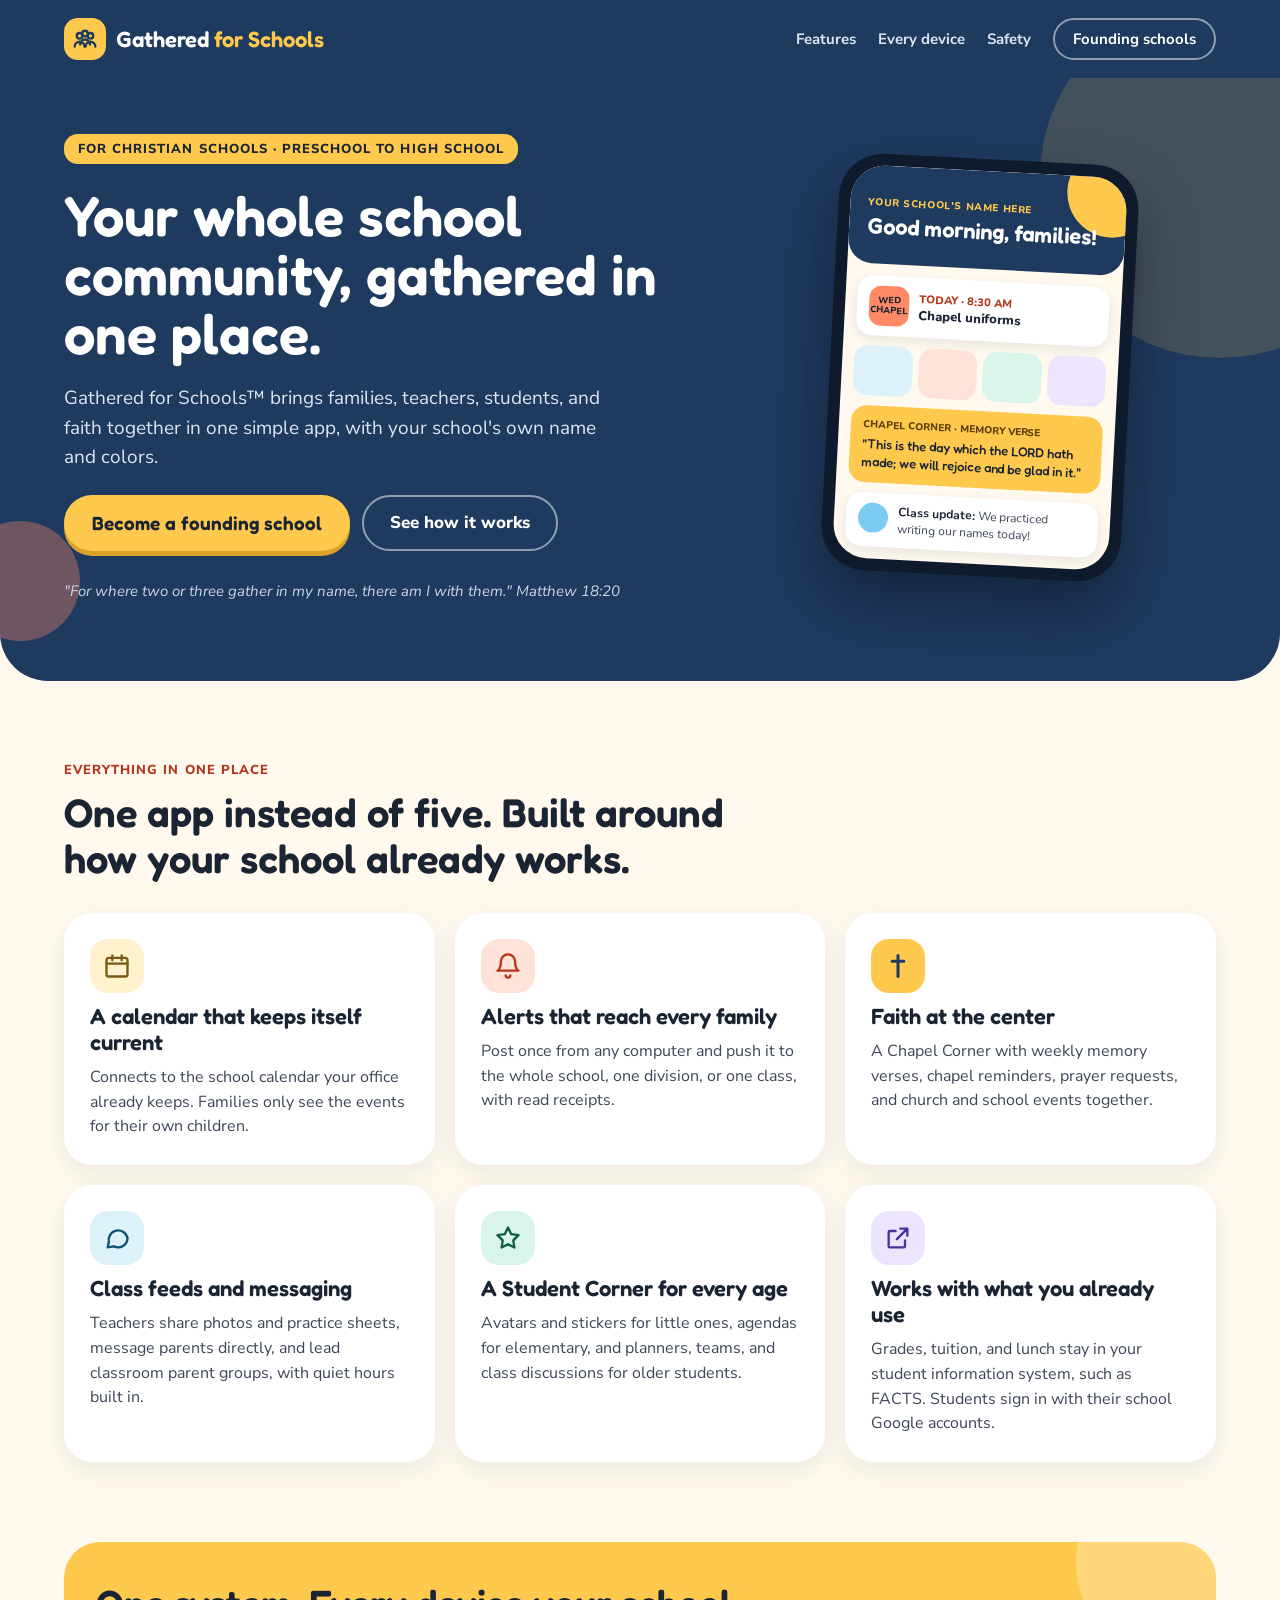
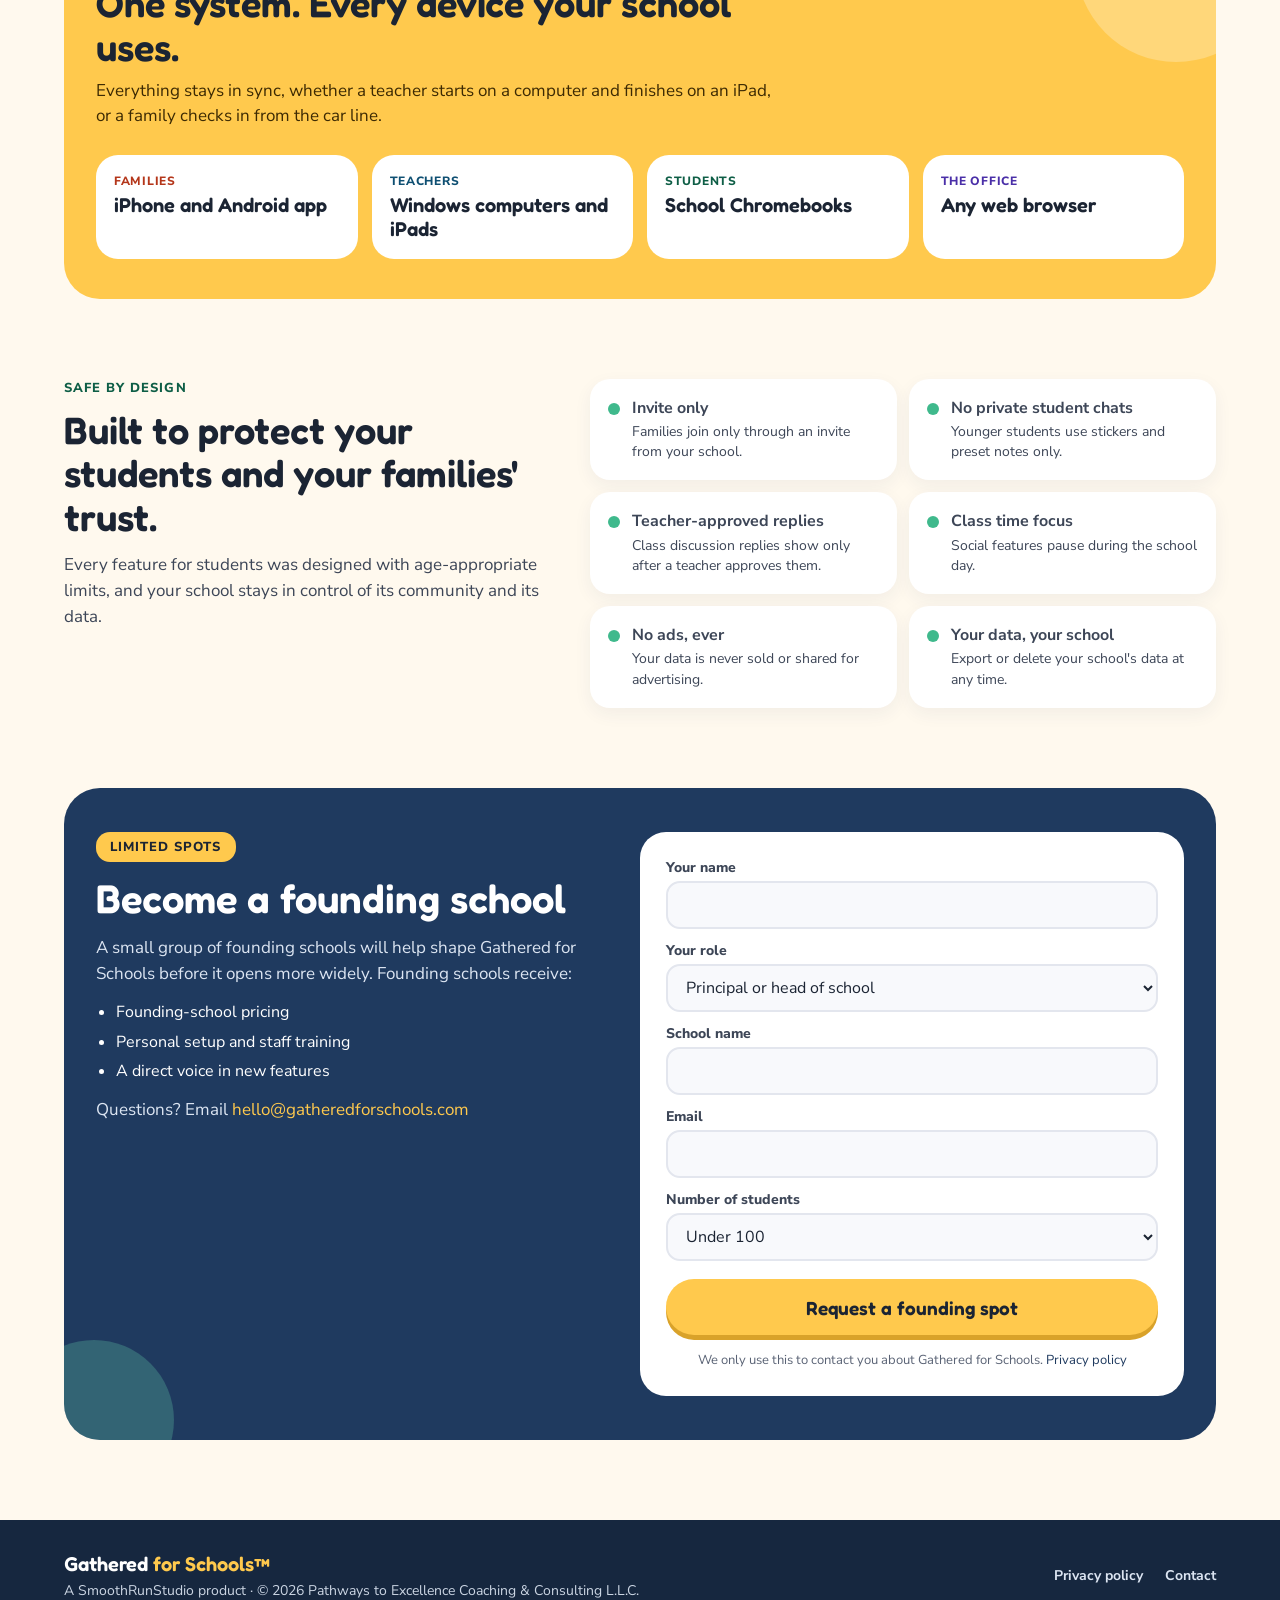
==== index.html @ 71550668 "Connect founding-school form to Formspree" ====
<!doctype html>
<html lang="en">
<head>
<meta charset="utf-8">
<meta name="viewport" content="width=device-width, initial-scale=1">
<title>Gathered for Schools™ | School communication for Christian schools</title>
<meta name="description" content="Gathered for Schools brings families, teachers, students, and faith together in one simple app, with your school's own name and colors. Become a founding school.">
<link rel="canonical" href="https://gatheredforschools.com/">
<meta property="og:title" content="Gathered for Schools™">
<meta property="og:description" content="Your whole school community, gathered in one place. One simple app for Christian schools, preschool to high school.">
<meta property="og:url" content="https://gatheredforschools.com/">
<meta property="og:type" content="website">
<meta name="theme-color" content="#1F3A5F">
<link rel="icon" href="favicon.svg" type="image/svg+xml">
<link rel="preconnect" href="https://fonts.googleapis.com">
<link rel="preconnect" href="https://fonts.gstatic.com" crossorigin>
<link href="https://fonts.googleapis.com/css2?family=Fredoka:wght@500;600;700&family=Nunito+Sans:wght@400;600;700;800&display=swap" rel="stylesheet">
<link rel="stylesheet" href="styles.css">
</head>
<body>

<header class="site-header">
  <div class="wrap">
    <a href="#top" class="brand" aria-label="Gathered for Schools home">
      <span class="brand-mark">
        <svg width="26" height="26" viewBox="0 0 24 24" fill="none" stroke="#1F3A5F" stroke-width="2.2" stroke-linecap="round" stroke-linejoin="round" aria-hidden="true"><circle cx="7" cy="9" r="2.6"/><circle cx="17" cy="9" r="2.6"/><circle cx="12" cy="7" r="2.6"/><path d="M2.5 19a4.5 4.5 0 0 1 9 0M12.5 19a4.5 4.5 0 0 1 9 0M7.5 17a4.5 4.5 0 0 1 9 0"/></svg>
      </span>
      <span class="brand-name">Gathered <span>for Schools</span></span>
    </a>
    <nav class="main-nav" aria-label="Main">
      <a href="#features">Features</a>
      <a href="#devices">Every device</a>
      <a href="#safety">Safety</a>
      <a href="#founding" class="btn-outline-sm">Founding schools</a>
    </nav>
  </div>
</header>

<main>
<section id="top" class="hero">
  <div class="blob" aria-hidden="true" style="width:360px;height:360px;background:#FFC94D;opacity:.16;right:-120px;top:-80px"></div>
  <div class="blob" aria-hidden="true" style="width:120px;height:120px;background:#FF8A65;opacity:.35;left:-40px;bottom:40px"></div>
  <div class="wrap">
    <div class="hero-copy">
      <span class="pill">FOR CHRISTIAN SCHOOLS · PRESCHOOL TO HIGH SCHOOL</span>
      <h1>Your whole school community, gathered in one place.</h1>
      <p class="hero-lede">Gathered for Schools™ brings families, teachers, students, and faith together in one simple app, with your school's own name and colors.</p>
      <div class="hero-ctas">
        <a href="#founding" class="btn-gold">Become a founding school</a>
        <a href="#features" class="btn-ghost">See how it works</a>
      </div>
      <p class="verse">"For where two or three gather in my name, there am I with them." Matthew 18:20</p>
    </div>

    <div class="hero-phone-col" aria-hidden="true">
      <div class="phone">
        <div class="phone-screen">
          <div class="phone-top">
            <div class="blob" style="width:90px;height:90px;background:#FFC94D;right:-30px;top:-30px"></div>
            <small>YOUR SCHOOL'S NAME HERE</small>
            <strong>Good morning, families!</strong>
          </div>
          <div class="phone-body">
            <div class="p-card">
              <span class="p-date">WED<br>CHAPEL</span>
              <span style="display:flex;flex-direction:column">
                <span style="font-size:11px;font-weight:800;color:#B4361A">TODAY · 8:30 AM</span>
                <span style="font-size:13px;font-weight:800">Chapel uniforms</span>
              </span>
            </div>
            <div class="p-tiles">
              <span style="background:#DDF1FB"></span><span style="background:#FFE3D9"></span><span style="background:#D9F5EA"></span><span style="background:#ECE5FD"></span>
            </div>
            <div class="p-verse">
              <span style="font-size:10px;font-weight:800;color:#5C3F05">CHAPEL CORNER · MEMORY VERSE</span>
              <span style="font-family:'Fredoka',sans-serif;font-size:13px;font-weight:500;line-height:1.35">"This is the day which the LORD hath made; we will rejoice and be glad in it."</span>
            </div>
            <div class="p-card" style="align-items:flex-start">
              <span style="width:30px;height:30px;border-radius:15px;background:#7CCBF2;flex-shrink:0"></span>
              <span style="font-size:12px;line-height:1.4;color:#3D4657"><b style="color:#1B2433">Class update:</b> We practiced writing our names today!</span>
            </div>
          </div>
        </div>
      </div>
    </div>
  </div>
</section>

<section id="features" class="wrap features">
  <div class="section-head">
    <span class="eyebrow" style="color:#B4361A">EVERYTHING IN ONE PLACE</span>
    <h2>One app instead of five. Built around how your school already works.</h2>
  </div>
  <div class="grid-3">
    <article class="feature">
      <span class="icon" style="background:#FFF2CC;color:#7A5A12"><svg width="28" height="28" viewBox="0 0 24 24" fill="none" stroke="currentColor" stroke-width="2" stroke-linecap="round" stroke-linejoin="round" aria-hidden="true"><rect x="3" y="5" width="18" height="16" rx="2"/><path d="M3 10h18M8 3v4M16 3v4"/></svg></span>
      <h3>A calendar that keeps itself current</h3>
      <p>Connects to the school calendar your office already keeps. Families only see the events for their own children.</p>
    </article>
    <article class="feature">
      <span class="icon" style="background:#FFE3D9;color:#B4361A"><svg width="28" height="28" viewBox="0 0 24 24" fill="none" stroke="currentColor" stroke-width="2" stroke-linecap="round" stroke-linejoin="round" aria-hidden="true"><path d="M6 8a6 6 0 0 1 12 0c0 7 3 8 3 8H3s3-1 3-8"/><path d="M10 20a2 2 0 0 0 4 0"/></svg></span>
      <h3>Alerts that reach every family</h3>
      <p>Post once from any computer and push it to the whole school, one division, or one class, with read receipts.</p>
    </article>
    <article class="feature">
      <span class="icon" style="background:#FFC94D;color:#1F3A5F"><svg width="28" height="28" viewBox="0 0 24 24" fill="none" stroke="currentColor" stroke-width="2.6" stroke-linecap="round" aria-hidden="true"><path d="M12 3v18M7 8h10"/></svg></span>
      <h3>Faith at the center</h3>
      <p>A Chapel Corner with weekly memory verses, chapel reminders, prayer requests, and church and school events together.</p>
    </article>
    <article class="feature">
      <span class="icon" style="background:#DDF1FB;color:#0E4F72"><svg width="28" height="28" viewBox="0 0 24 24" fill="none" stroke="currentColor" stroke-width="2" stroke-linecap="round" stroke-linejoin="round" aria-hidden="true"><path d="M21 12a8 8 0 0 1-11.6 7.1L4 20l1-4.6A8 8 0 1 1 21 12z"/></svg></span>
      <h3>Class feeds and messaging</h3>
      <p>Teachers share photos and practice sheets, message parents directly, and lead classroom parent groups, with quiet hours built in.</p>
    </article>
    <article class="feature">
      <span class="icon" style="background:#D9F5EA;color:#0E5E46"><svg width="28" height="28" viewBox="0 0 24 24" fill="none" stroke="currentColor" stroke-width="2" stroke-linejoin="round" aria-hidden="true"><path d="m12 3 2.8 5.7 6.2.9-4.5 4.4 1 6.2L12 17.3 6.5 20.2l1-6.2L3 9.6l6.2-.9z"/></svg></span>
      <h3>A Student Corner for every age</h3>
      <p>Avatars and stickers for little ones, agendas for elementary, and planners, teams, and class discussions for older students.</p>
    </article>
    <article class="feature">
      <span class="icon" style="background:#ECE5FD;color:#4A2FA8"><svg width="28" height="28" viewBox="0 0 24 24" fill="none" stroke="currentColor" stroke-width="2" stroke-linecap="round" stroke-linejoin="round" aria-hidden="true"><path d="M14 4h6v6M20 4l-9 9M18 14v5a1 1 0 0 1-1 1H5a1 1 0 0 1-1-1V7a1 1 0 0 1 1-1h5"/></svg></span>
      <h3>Works with what you already use</h3>
      <p>Grades, tuition, and lunch stay in your student information system, such as FACTS. Students sign in with their school Google accounts.</p>
    </article>
  </div>
</section>

<section id="devices" class="wrap devices-outer">
  <div class="devices">
    <div class="blob" aria-hidden="true" style="width:200px;height:200px;background:#fff;opacity:.25;right:-60px;top:-80px"></div>
    <div style="position:relative;display:flex;flex-direction:column;gap:8px;max-width:680px">
      <h2>One system. Every device your school uses.</h2>
      <p>Everything stays in sync, whether a teacher starts on a computer and finishes on an iPad, or a family checks in from the car line.</p>
    </div>
    <div class="grid-4">
      <div class="device"><span class="eyebrow" style="color:#B4361A">FAMILIES</span><strong>iPhone and Android app</strong></div>
      <div class="device"><span class="eyebrow" style="color:#0E4F72">TEACHERS</span><strong>Windows computers and iPads</strong></div>
      <div class="device"><span class="eyebrow" style="color:#0E5E46">STUDENTS</span><strong>School Chromebooks</strong></div>
      <div class="device"><span class="eyebrow" style="color:#4A2FA8">THE OFFICE</span><strong>Any web browser</strong></div>
    </div>
  </div>
</section>

<section id="safety" class="wrap safety">
  <div class="safety-copy">
    <span class="eyebrow" style="color:#0E5E46">SAFE BY DESIGN</span>
    <h2>Built to protect your students and your families' trust.</h2>
    <p>Every feature for students was designed with age-appropriate limits, and your school stays in control of its community and its data.</p>
  </div>
  <div class="safety-grid">
    <div class="safe-item"><span class="dot"></span><span><b>Invite only</b>Families join only through an invite from your school.</span></div>
    <div class="safe-item"><span class="dot"></span><span><b>No private student chats</b>Younger students use stickers and preset notes only.</span></div>
    <div class="safe-item"><span class="dot"></span><span><b>Teacher-approved replies</b>Class discussion replies show only after a teacher approves them.</span></div>
    <div class="safe-item"><span class="dot"></span><span><b>Class time focus</b>Social features pause during the school day.</span></div>
    <div class="safe-item"><span class="dot"></span><span><b>No ads, ever</b>Your data is never sold or shared for advertising.</span></div>
    <div class="safe-item"><span class="dot"></span><span><b>Your data, your school</b>Export or delete your school's data at any time.</span></div>
  </div>
</section>

<section id="founding" class="wrap founding-outer">
  <div class="founding">
    <div class="blob" aria-hidden="true" style="width:160px;height:160px;background:#6FDDB4;opacity:.25;left:-50px;bottom:-60px"></div>
    <div class="founding-copy">
      <span class="pill">LIMITED SPOTS</span>
      <h2>Become a founding school</h2>
      <p>A small group of founding schools will help shape Gathered for Schools before it opens more widely. Founding schools receive:</p>
      <ul>
        <li>Founding-school pricing</li>
        <li>Personal setup and staff training</li>
        <li>A direct voice in new features</li>
      </ul>
      <p>Questions? Email <a href="mailto:hello@gatheredforschools.com" style="color:#FFC94D">hello@gatheredforschools.com</a></p>
    </div>

    <div class="form-card">
      <!-- Form submissions are delivered by Formspree (free plan). -->
      <form id="founding-form" action="https://formspree.io/f/xnpdjynj" method="POST" novalidate>
        <input type="hidden" name="_subject" value="New founding school request">
        <div class="hp" aria-hidden="true"><label>Leave this empty <input type="text" name="_gotcha" tabindex="-1" autocomplete="off"></label></div>
        <label>Your name
          <input type="text" name="name" autocomplete="name" required>
        </label>
        <label>Your role
          <select name="role">
            <option>Principal or head of school</option>
            <option>Administrator</option>
            <option>Office staff</option>
            <option>Teacher</option>
            <option>Other</option>
          </select>
        </label>
        <label>School name
          <input type="text" name="school" autocomplete="organization" required>
        </label>
        <label>Email
          <input type="email" name="email" autocomplete="email" required>
        </label>
        <label>Number of students
          <select name="students">
            <option>Under 100</option>
            <option>100 to 199</option>
            <option>200 to 349</option>
            <option>350 to 499</option>
            <option>500 or more</option>
          </select>
        </label>
        <p class="form-error" id="form-error" role="alert" hidden></p>
        <button type="submit" class="btn-gold" id="form-submit">Request a founding spot</button>
        <p class="form-note">We only use this to contact you about Gathered for Schools. <a href="privacy.html">Privacy policy</a></p>
      </form>

      <div class="thanks" id="thanks" role="status" hidden>
        <span class="thanks-icon"><svg width="36" height="36" viewBox="0 0 24 24" fill="none" stroke="currentColor" stroke-width="2.6" stroke-linecap="round" stroke-linejoin="round" aria-hidden="true"><path d="m5 12 5 5L20 7"/></svg></span>
        <strong>Thank you!</strong>
        <span>We received your request and will reach out personally to schedule a walkthrough.</span>
      </div>
    </div>
  </div>
</section>
</main>

<footer class="site-footer">
  <div class="wrap">
    <div>
      <span class="brand-name">Gathered <span>for Schools™</span></span>
      <small>A SmoothRunStudio product · © 2026 Pathways to Excellence Coaching &amp; Consulting L.L.C.</small>
    </div>
    <nav class="footer-nav" aria-label="Footer">
      <a href="privacy.html">Privacy policy</a>
      <a href="mailto:hello@gatheredforschools.com">Contact</a>
    </nav>
  </div>
</footer>

<script>
(function () {
  var form = document.getElementById('founding-form');
  var thanks = document.getElementById('thanks');
  var err = document.getElementById('form-error');
  var btn = document.getElementById('form-submit');

  function showError(msg) { err.textContent = msg; err.hidden = false; }

  form.addEventListener('submit', function (e) {
    e.preventDefault();
    err.hidden = true;

    var name = form.elements.name.value.trim();
    var school = form.elements.school.value.trim();
    var email = form.elements.email.value.trim();
    if (!name || !school || !email) { showError('Please fill in your name, school, and email.'); return; }
    if (!/^[^\s@]+@[^\s@]+\.[^\s@]+$/.test(email)) { showError('Please check your email address.'); return; }

    btn.disabled = true;
    btn.textContent = 'Sending...';

    fetch(form.action, {
      method: 'POST',
      body: new FormData(form),
      headers: { 'Accept': 'application/json' }
    }).then(function (res) {
      if (!res.ok) throw new Error('bad response');
      form.hidden = true;
      thanks.hidden = false;
    }).catch(function () {
      showError('Something went wrong sending your request. Please try again in a moment.');
      btn.disabled = false;
      btn.textContent = 'Request a founding spot';
    });
  });
})();
</script>
</body>
</html>
---- styles.css ----
:root{
  --navy:#1F3A5F;--navy-dark:#16273F;--ink:#1B2433;--body:#3D4657;
  --gold:#FFC94D;--gold-shadow:#D9A22A;--coral:#FF8A65;--cream:#FFF9EE;
  --pale:#DCE5F2;--muted:#CBD5E3;--red:#B4361A;
}
*{box-sizing:border-box}
html{scroll-behavior:smooth}
body{margin:0;background:var(--cream);color:var(--ink);font-family:'Nunito Sans',system-ui,sans-serif;overflow-x:hidden}
a{color:var(--navy);text-decoration:none}
a:hover{color:#16304F}
a:focus-visible,button:focus-visible,input:focus-visible,select:focus-visible{outline:3px solid var(--gold);outline-offset:3px}
h1,h2,h3,.display{font-family:'Fredoka',system-ui,sans-serif;font-weight:600}
.wrap{max-width:1200px;margin:0 auto;padding-left:24px;padding-right:24px}
.eyebrow{font-size:13px;font-weight:800;letter-spacing:.08em}
.pill{align-self:flex-start;font-size:13px;font-weight:800;letter-spacing:.08em;color:var(--ink);background:var(--gold);padding:6px 14px;border-radius:14px}
.blob{position:absolute;border-radius:50%;pointer-events:none}

/* Header */
.site-header{background:var(--navy);color:#fff}
.site-header .wrap{padding-top:18px;padding-bottom:18px;display:flex;flex-wrap:wrap;align-items:center;justify-content:space-between;gap:16px}
.brand{display:flex;align-items:center;gap:10px;color:#fff}
.brand:hover{color:#fff}
.brand-mark{width:42px;height:42px;border-radius:14px;background:var(--gold);display:flex;align-items:center;justify-content:center;flex-shrink:0}
.brand-name{font-family:'Fredoka',sans-serif;font-size:22px;font-weight:600}
.brand-name span,.gold{color:var(--gold)}
.main-nav{display:flex;flex-wrap:wrap;align-items:center;gap:6px 22px;font-size:15px;font-weight:700}
.main-nav a{color:var(--pale)}
.main-nav a:hover{color:#fff}
.btn-outline-sm{min-height:42px;padding:0 18px;border-radius:21px;border:2px solid rgba(255,255,255,.5);color:#fff!important;display:flex;align-items:center}

/* Hero */
.hero{position:relative;overflow:hidden;background:var(--navy);color:#fff;border-radius:0 0 48px 48px}
.hero .wrap{position:relative;padding-top:56px;padding-bottom:80px;display:flex;flex-wrap:wrap;align-items:center;gap:48px}
.hero-copy{flex:1 1 480px;min-width:0;display:flex;flex-direction:column;gap:22px}
.hero h1{margin:0;font-size:clamp(38px,6vw,56px);line-height:1.05}
.hero-lede{margin:0;font-size:19px;line-height:1.55;color:var(--pale);max-width:560px}
.hero-ctas{display:flex;flex-wrap:wrap;gap:12px}
.btn-gold{min-height:56px;padding:0 28px;border-radius:28px;background:var(--gold);color:var(--ink);font-family:'Fredoka',sans-serif;font-size:19px;font-weight:600;display:inline-flex;align-items:center;justify-content:center;box-shadow:0 5px 0 var(--gold-shadow);border:none;cursor:pointer;transition:transform .1s,box-shadow .1s}
.btn-gold:hover{color:var(--ink);transform:translateY(-1px)}
.btn-gold:active{transform:translateY(3px);box-shadow:0 2px 0 var(--gold-shadow)}
.btn-ghost{min-height:56px;padding:0 26px;border-radius:28px;border:2px solid rgba(255,255,255,.5);color:#fff;font-size:17px;font-weight:800;display:inline-flex;align-items:center}
.btn-ghost:hover{color:#fff;border-color:#fff}
.verse{margin:8px 0 0;font-size:15px;font-style:italic;color:var(--muted)}
.hero-phone-col{flex:1 1 320px;display:flex;justify-content:center}

/* Phone mock */
.phone{width:300px;max-width:100%;border-radius:44px;background:#0F1B2D;padding:12px;box-shadow:0 30px 60px rgba(0,0,0,.35);transform:rotate(3deg)}
.phone-screen{border-radius:34px;overflow:hidden;background:var(--cream);color:var(--ink)}
.phone-top{position:relative;overflow:hidden;background:var(--navy);color:#fff;padding:30px 18px 26px;border-radius:0 0 24px 24px}
.phone-top small{position:relative;display:block;font-size:10px;font-weight:800;letter-spacing:.06em;color:var(--gold)}
.phone-top strong{position:relative;display:block;font-family:'Fredoka',sans-serif;font-size:22px;font-weight:600;line-height:1.1;margin-top:4px}
.phone-body{padding:12px;display:flex;flex-direction:column;gap:10px}
.p-card{background:#fff;border-radius:16px;padding:10px 12px;display:flex;gap:10px;align-items:center;box-shadow:0 4px 12px rgba(31,58,95,.10)}
.p-date{width:40px;height:40px;border-radius:12px;background:var(--coral);display:flex;flex-direction:column;align-items:center;justify-content:center;font-size:9px;font-weight:800;line-height:1.1;text-align:center}
.p-tiles{display:grid;grid-template-columns:repeat(4,minmax(0,1fr));gap:6px}
.p-tiles span{height:50px;border-radius:14px}
.p-verse{background:var(--gold);border-radius:16px;padding:12px;display:flex;flex-direction:column;gap:4px}

/* Sections */
.section-head{display:flex;flex-direction:column;gap:10px;max-width:720px}
.section-head h2,.devices h2,.safety h2,.founding h2{margin:0;line-height:1.15}
.features{padding-top:80px;padding-bottom:40px;display:flex;flex-direction:column;gap:32px}
.features h2{font-size:clamp(30px,4vw,40px)}
.grid-3{display:grid;grid-template-columns:repeat(auto-fit,minmax(280px,1fr));gap:20px}
.feature{background:#fff;border-radius:28px;padding:26px;display:flex;flex-direction:column;gap:10px;box-shadow:0 8px 24px rgba(31,58,95,.08)}
.feature h3{margin:0;font-size:22px}
.feature p{margin:0;font-size:16px;line-height:1.55;color:var(--body)}
.icon{width:54px;height:54px;border-radius:18px;display:flex;align-items:center;justify-content:center}

.devices-outer{padding-top:40px;padding-bottom:40px}
.devices{position:relative;overflow:hidden;background:var(--gold);border-radius:36px;padding:40px 32px;display:flex;flex-direction:column;gap:26px}
.devices h2{font-size:clamp(28px,3.6vw,38px)}
.devices p{margin:0;font-size:17px;line-height:1.5;color:#3D2A03}
.grid-4{position:relative;display:grid;grid-template-columns:repeat(auto-fit,minmax(220px,1fr));gap:14px}
.device{background:#fff;border-radius:22px;padding:18px;display:flex;flex-direction:column;gap:4px}
.device .eyebrow{font-size:12px;letter-spacing:.06em}
.device strong{font-family:'Fredoka',sans-serif;font-size:20px;font-weight:600}

.safety{padding-top:40px;padding-bottom:40px;display:flex;flex-wrap:wrap;gap:40px;align-items:flex-start}
.safety-copy{flex:1 1 340px;display:flex;flex-direction:column;gap:12px}
.safety h2{font-size:clamp(28px,3.6vw,38px)}
.safety-copy p{margin:0;font-size:17px;line-height:1.55;color:var(--body)}
.safety-grid{flex:1 1 480px;display:grid;grid-template-columns:repeat(auto-fit,minmax(220px,1fr));gap:12px}
.safe-item{background:#fff;border-radius:20px;padding:18px;display:flex;gap:12px;align-items:flex-start;box-shadow:0 6px 18px rgba(31,58,95,.06)}
.dot{width:12px;height:12px;border-radius:6px;background:#3FB98C;margin-top:6px;flex-shrink:0}
.safe-item b{display:block;font-size:16px;margin-bottom:2px}
.safe-item span{font-size:14px;line-height:1.45;color:var(--body)}

.founding-outer{padding-top:40px;padding-bottom:80px}
.founding{position:relative;overflow:hidden;background:var(--navy);color:#fff;border-radius:36px;padding:44px 32px;display:flex;flex-wrap:wrap;gap:40px}
.founding-copy{position:relative;flex:1 1 340px;display:flex;flex-direction:column;gap:14px}
.founding h2{font-size:clamp(30px,4vw,40px);line-height:1.12}
.founding-copy p{margin:0;font-size:17px;line-height:1.55;color:var(--pale)}
.founding-copy ul{margin:0;padding-left:20px;display:flex;flex-direction:column;gap:6px;font-size:16px;line-height:1.45}
.form-card{position:relative;flex:1 1 380px;background:#fff;color:var(--ink);border-radius:26px;padding:26px}
.form-card form{display:flex;flex-direction:column;gap:12px}
.form-card label{display:flex;flex-direction:column;gap:4px;font-size:14px;font-weight:800;color:var(--body)}
.form-card input,.form-card select{min-height:48px;padding:0 14px;border:2px solid #E3E6EE;border-radius:14px;background:#F8F9FC;font-family:inherit;font-size:16px;color:var(--ink);width:100%}
.form-card input:focus,.form-card select:focus{border-color:var(--navy);background:#fff}
.form-card .btn-gold{margin-top:6px;width:100%}
.form-note{margin:4px 0 0;font-size:13px;line-height:1.45;color:#5A6375;text-align:center}
.form-error{margin:0;font-size:14px;font-weight:700;color:var(--red)}
.hp{position:absolute;left:-9999px;width:1px;height:1px;overflow:hidden}
.thanks{min-height:360px;display:flex;flex-direction:column;align-items:center;justify-content:center;gap:14px;text-align:center}
.thanks[hidden]{display:none}
.thanks-icon{width:72px;height:72px;border-radius:36px;background:#D9F5EA;color:#0E5E46;display:flex;align-items:center;justify-content:center}
.thanks strong{font-family:'Fredoka',sans-serif;font-size:26px;font-weight:600}
.thanks span{font-size:16px;line-height:1.5;color:var(--body);max-width:320px}

/* Footer */
.site-footer{background:var(--navy-dark);color:var(--muted)}
.site-footer .wrap{padding-top:32px;padding-bottom:32px;display:flex;flex-wrap:wrap;justify-content:space-between;align-items:center;gap:16px}
.site-footer .brand-name{font-size:20px;color:#fff}
.site-footer small{display:block;font-size:14px;margin-top:4px}
.footer-nav{display:flex;flex-wrap:wrap;gap:8px 22px;font-size:14px;font-weight:700}
.footer-nav a{color:var(--pale)}
.footer-nav a:hover{color:#fff}

/* Simple text pages */
.page{max-width:760px;padding-top:56px;padding-bottom:80px}
.page h1{font-size:clamp(32px,5vw,44px);margin:0 0 8px}
.page h2{font-size:24px;margin:32px 0 8px}
.page p,.page li{font-size:17px;line-height:1.65;color:var(--body)}
.page a{text-decoration:underline}

@media (max-width:640px){
  .main-nav{gap:6px 16px;font-size:14px}
  .hero{border-radius:0 0 32px 32px}
  .hero .wrap{padding-top:36px;padding-bottom:56px;gap:36px}
  .phone{transform:none}
  .devices,.founding{padding:32px 20px;border-radius:28px}
  .form-card{padding:20px}
}
@media (prefers-reduced-motion:reduce){html{scroll-behavior:auto}.btn-gold{transition:none}}
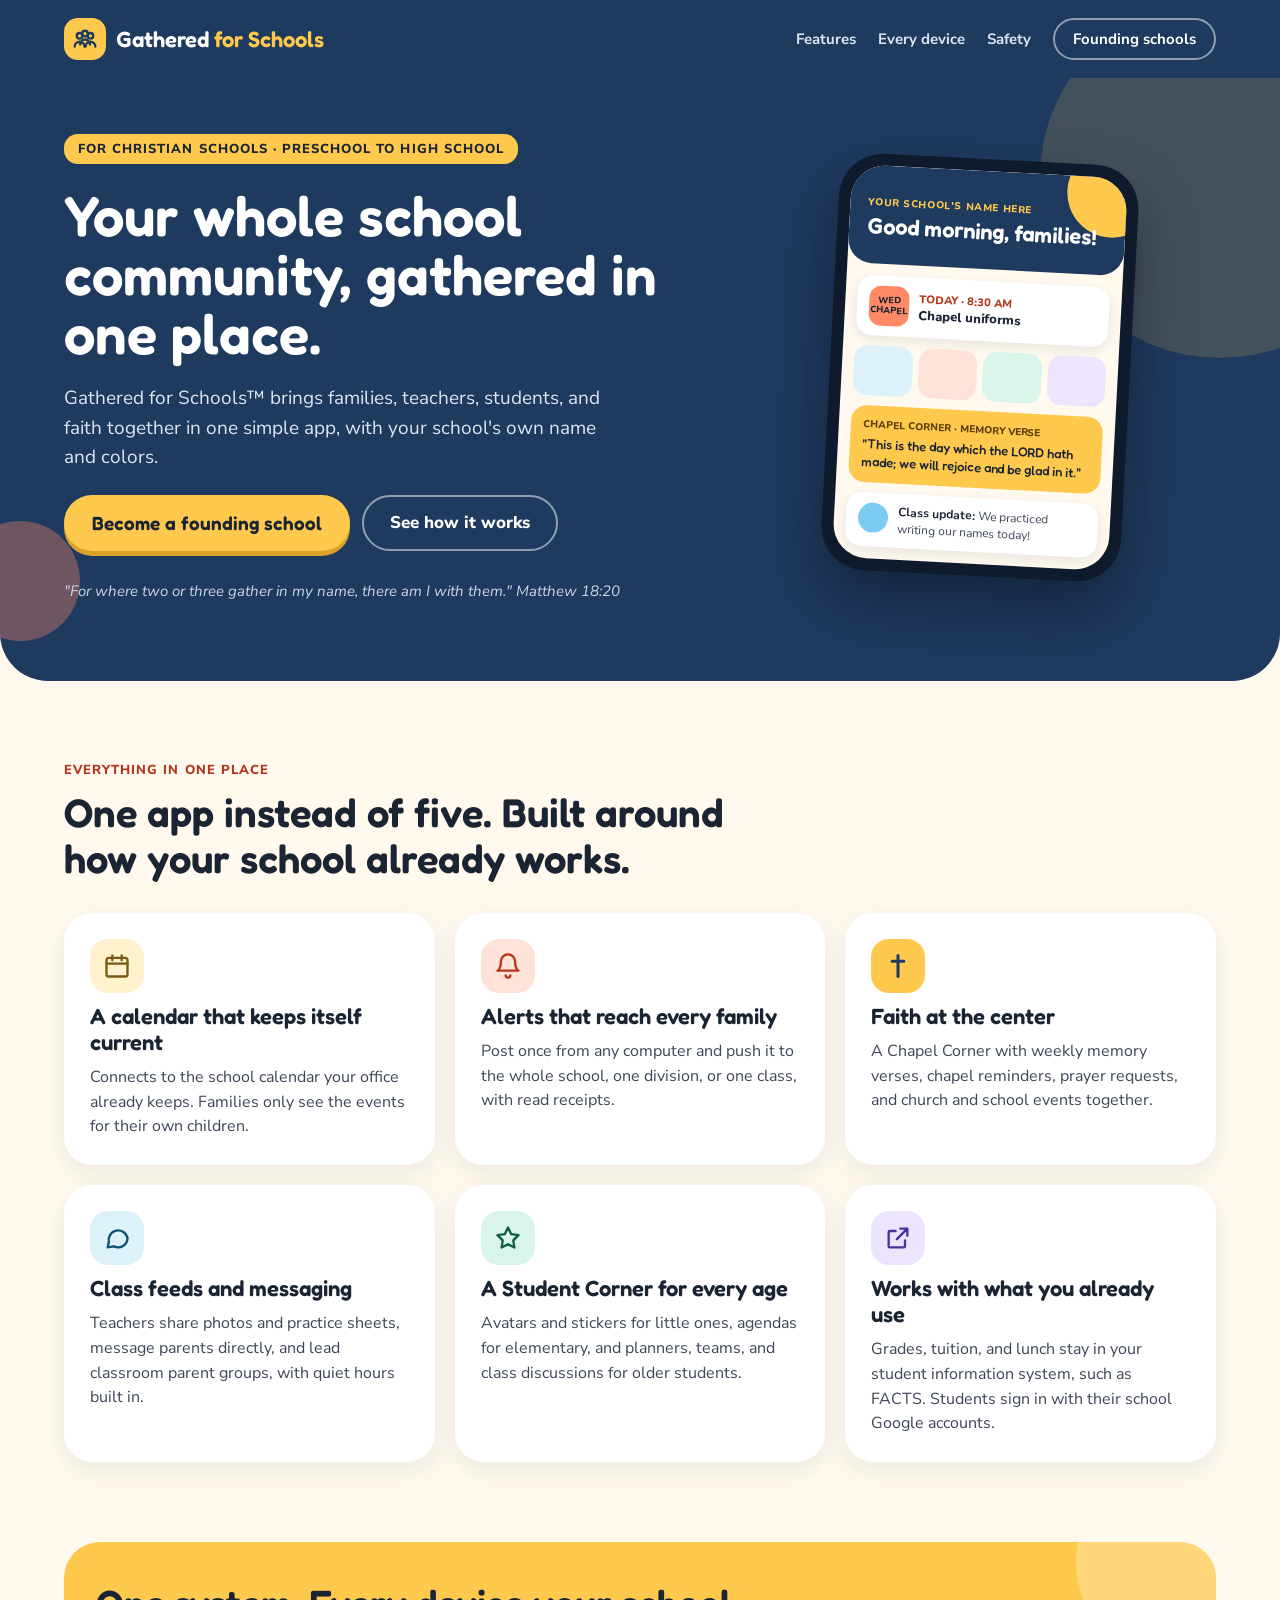
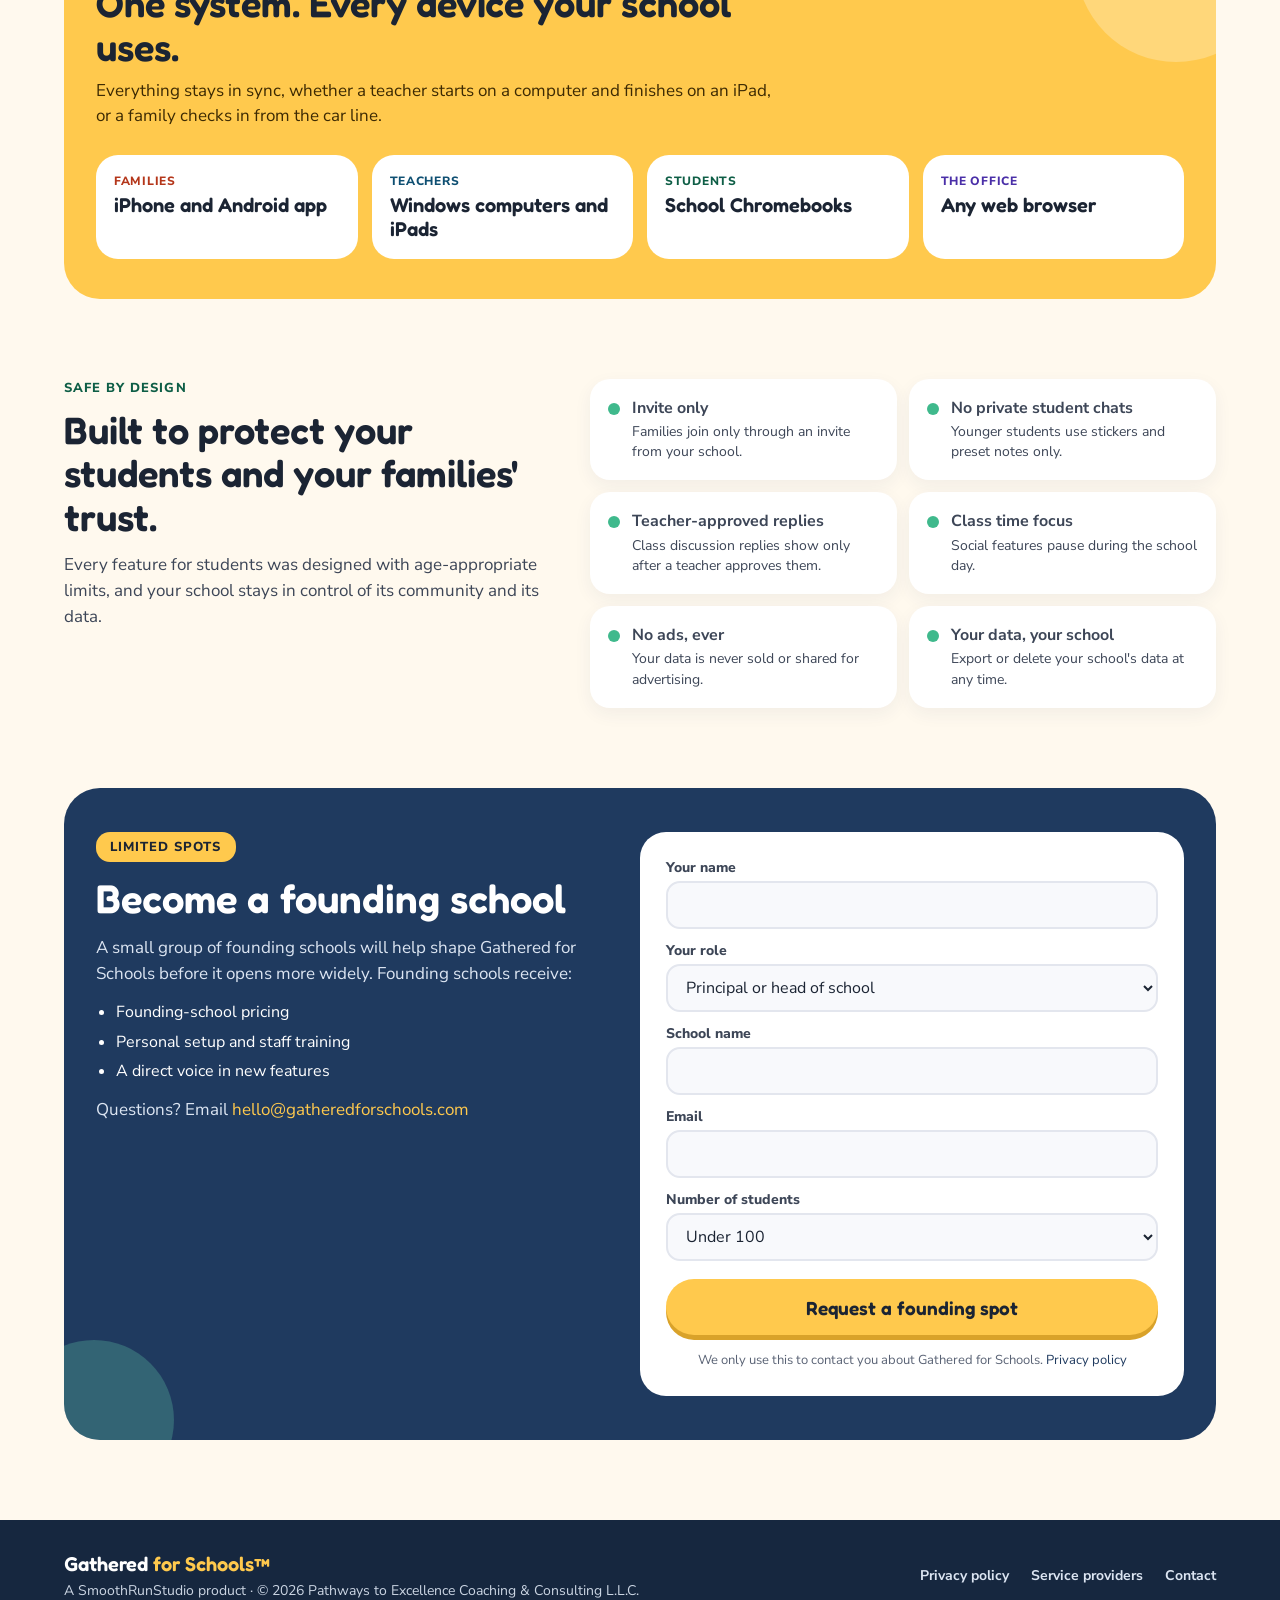
==== commit 0b934f41: "Add service providers page and links" ====
--- a/index.html
+++ b/index.html
@@ -227,6 +227,7 @@
     </div>
     <nav class="footer-nav" aria-label="Footer">
       <a href="privacy.html">Privacy policy</a>
+      <a href="subprocessors">Service providers</a>
       <a href="mailto:hello@gatheredforschools.com">Contact</a>
     </nav>
   </div>
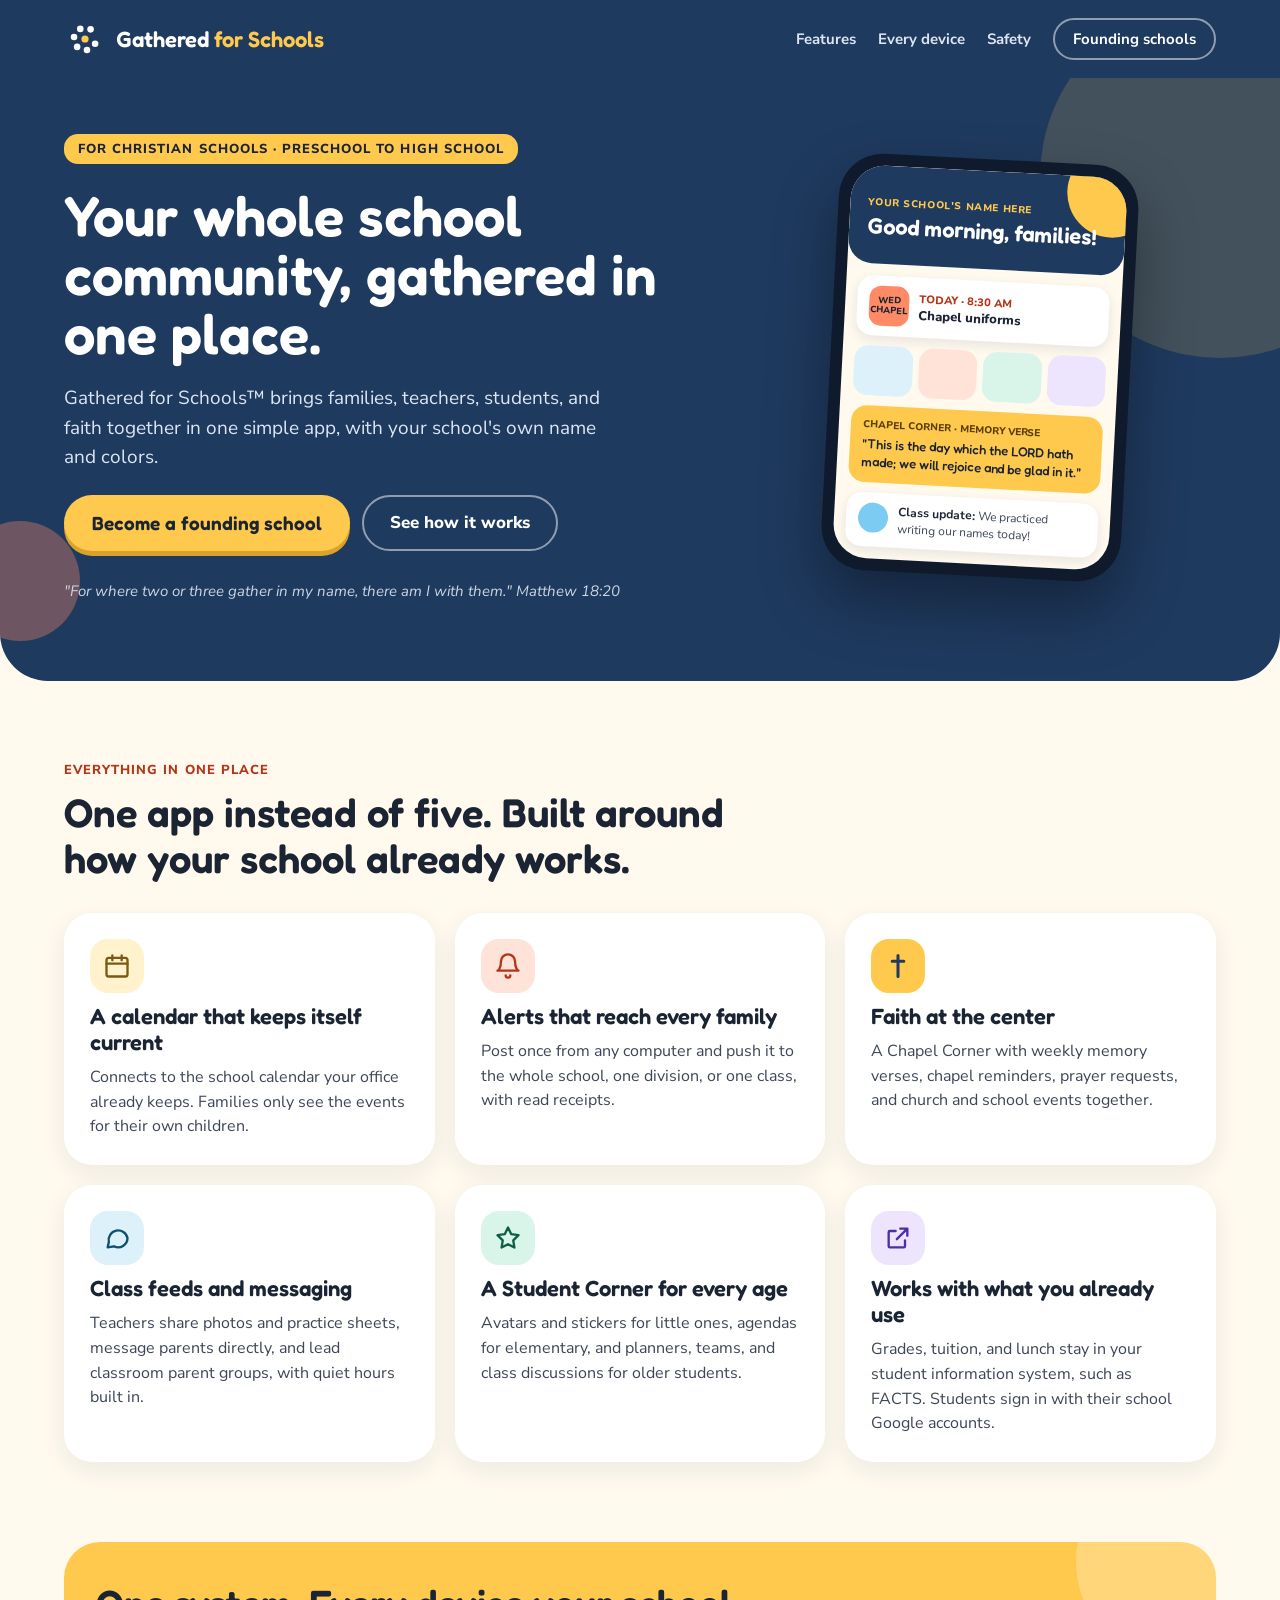
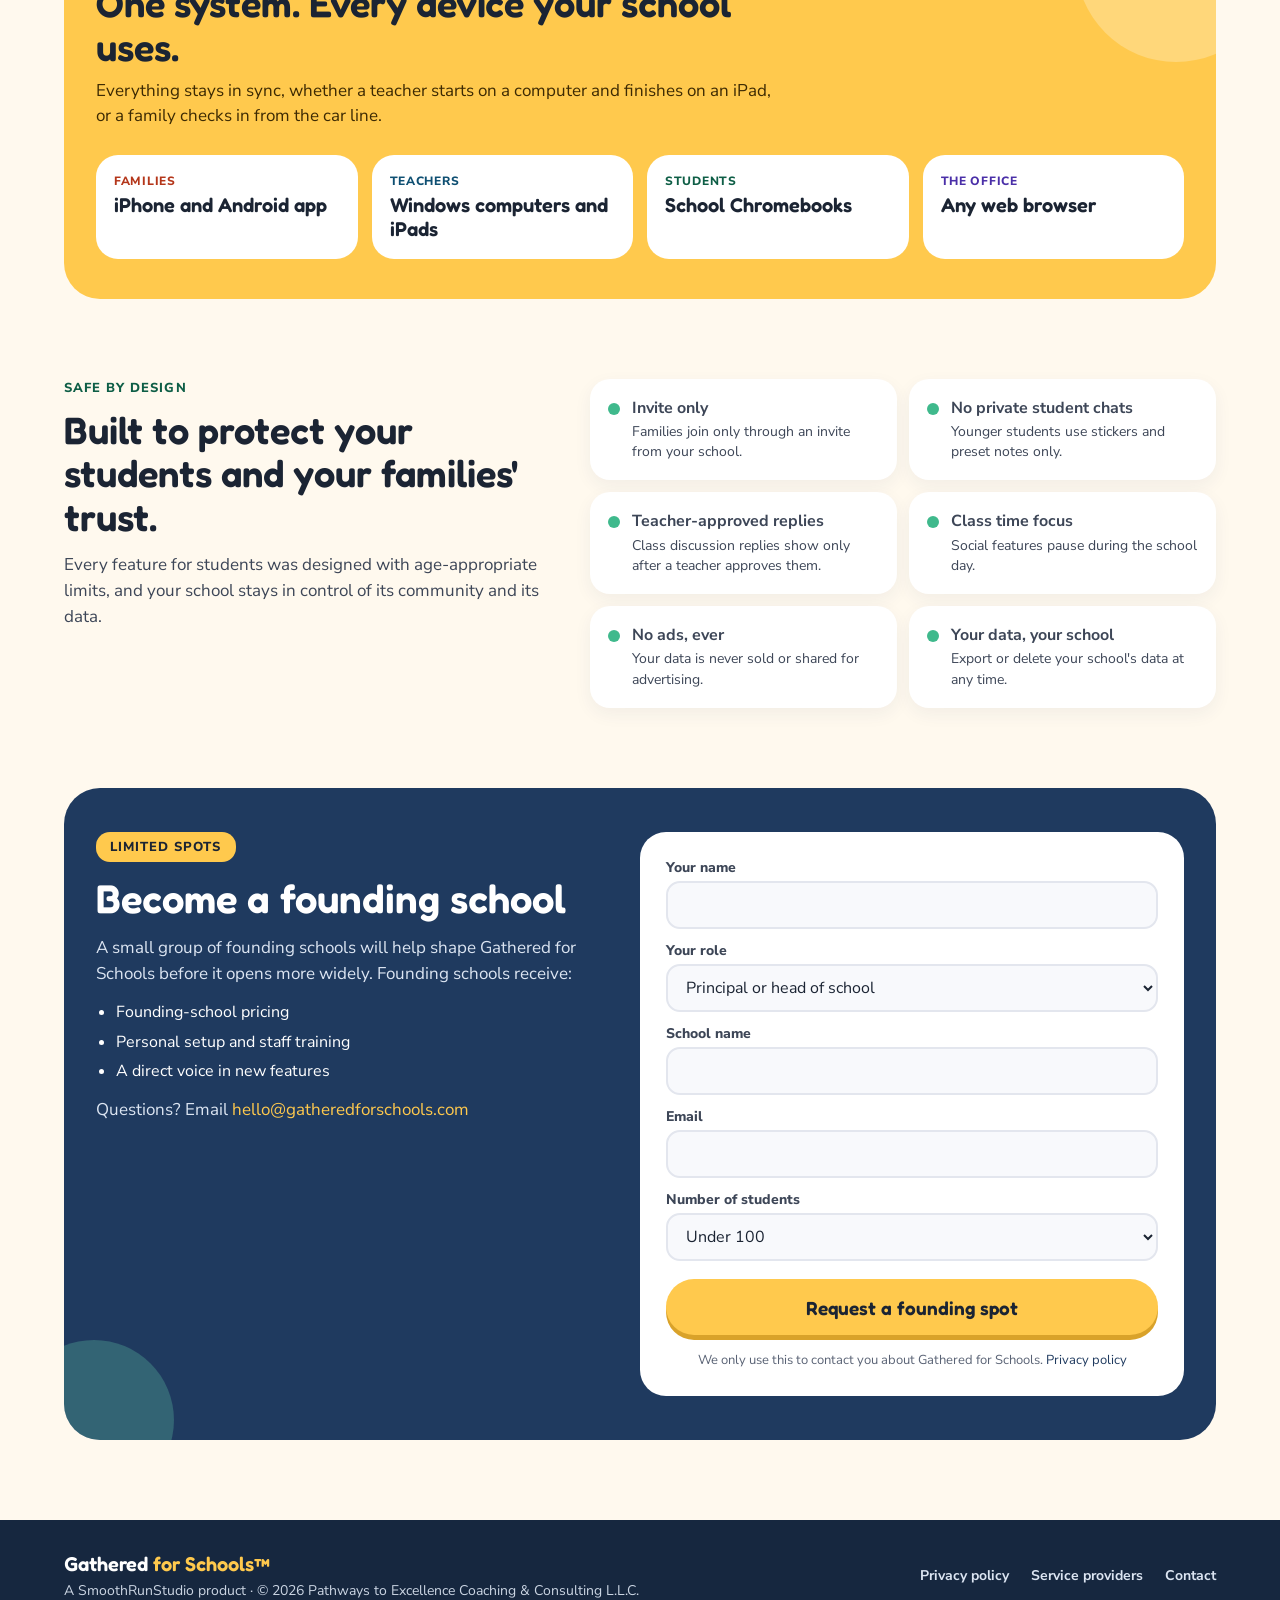
==== commit e39d529d: "Use the Circle G logo in the header and favicon Co-Authored-By: Claude Opus 5.5 <noreply@anthropic.c" ====
--- a/index.html
+++ b/index.html
@@ -23,7 +23,7 @@
   <div class="wrap">
     <a href="#top" class="brand" aria-label="Gathered for Schools home">
       <span class="brand-mark">
-        <svg width="26" height="26" viewBox="0 0 24 24" fill="none" stroke="#1F3A5F" stroke-width="2.2" stroke-linecap="round" stroke-linejoin="round" aria-hidden="true"><circle cx="7" cy="9" r="2.6"/><circle cx="17" cy="9" r="2.6"/><circle cx="12" cy="7" r="2.6"/><path d="M2.5 19a4.5 4.5 0 0 1 9 0M12.5 19a4.5 4.5 0 0 1 9 0M7.5 17a4.5 4.5 0 0 1 9 0"/></svg>
+        <svg width="42" height="42" viewBox="0 0 64 64" aria-hidden="true"><g fill="#FFFFFF"><circle cx="40.5" cy="17.3" r="5"/><circle cx="24.8" cy="16.6" r="5"/><circle cx="15.3" cy="29.0" r="5"/><circle cx="20.0" cy="44.0" r="5"/><circle cx="35.0" cy="48.7" r="5"/><circle cx="47.4" cy="39.2" r="5"/></g><circle cx="32" cy="32" r="5.5" fill="#FFC94D"/></svg>
       </span>
       <span class="brand-name">Gathered <span>for Schools</span></span>
     </a>
--- a/styles.css
+++ b/styles.css
@@ -20,7 +20,7 @@
 .site-header .wrap{padding-top:18px;padding-bottom:18px;display:flex;flex-wrap:wrap;align-items:center;justify-content:space-between;gap:16px}
 .brand{display:flex;align-items:center;gap:10px;color:#fff}
 .brand:hover{color:#fff}
-.brand-mark{width:42px;height:42px;border-radius:14px;background:var(--gold);display:flex;align-items:center;justify-content:center;flex-shrink:0}
+.brand-mark{width:42px;height:42px;display:flex;align-items:center;justify-content:center;flex-shrink:0}
 .brand-name{font-family:'Fredoka',sans-serif;font-size:22px;font-weight:600}
 .brand-name span,.gold{color:var(--gold)}
 .main-nav{display:flex;flex-wrap:wrap;align-items:center;gap:6px 22px;font-size:15px;font-weight:700}
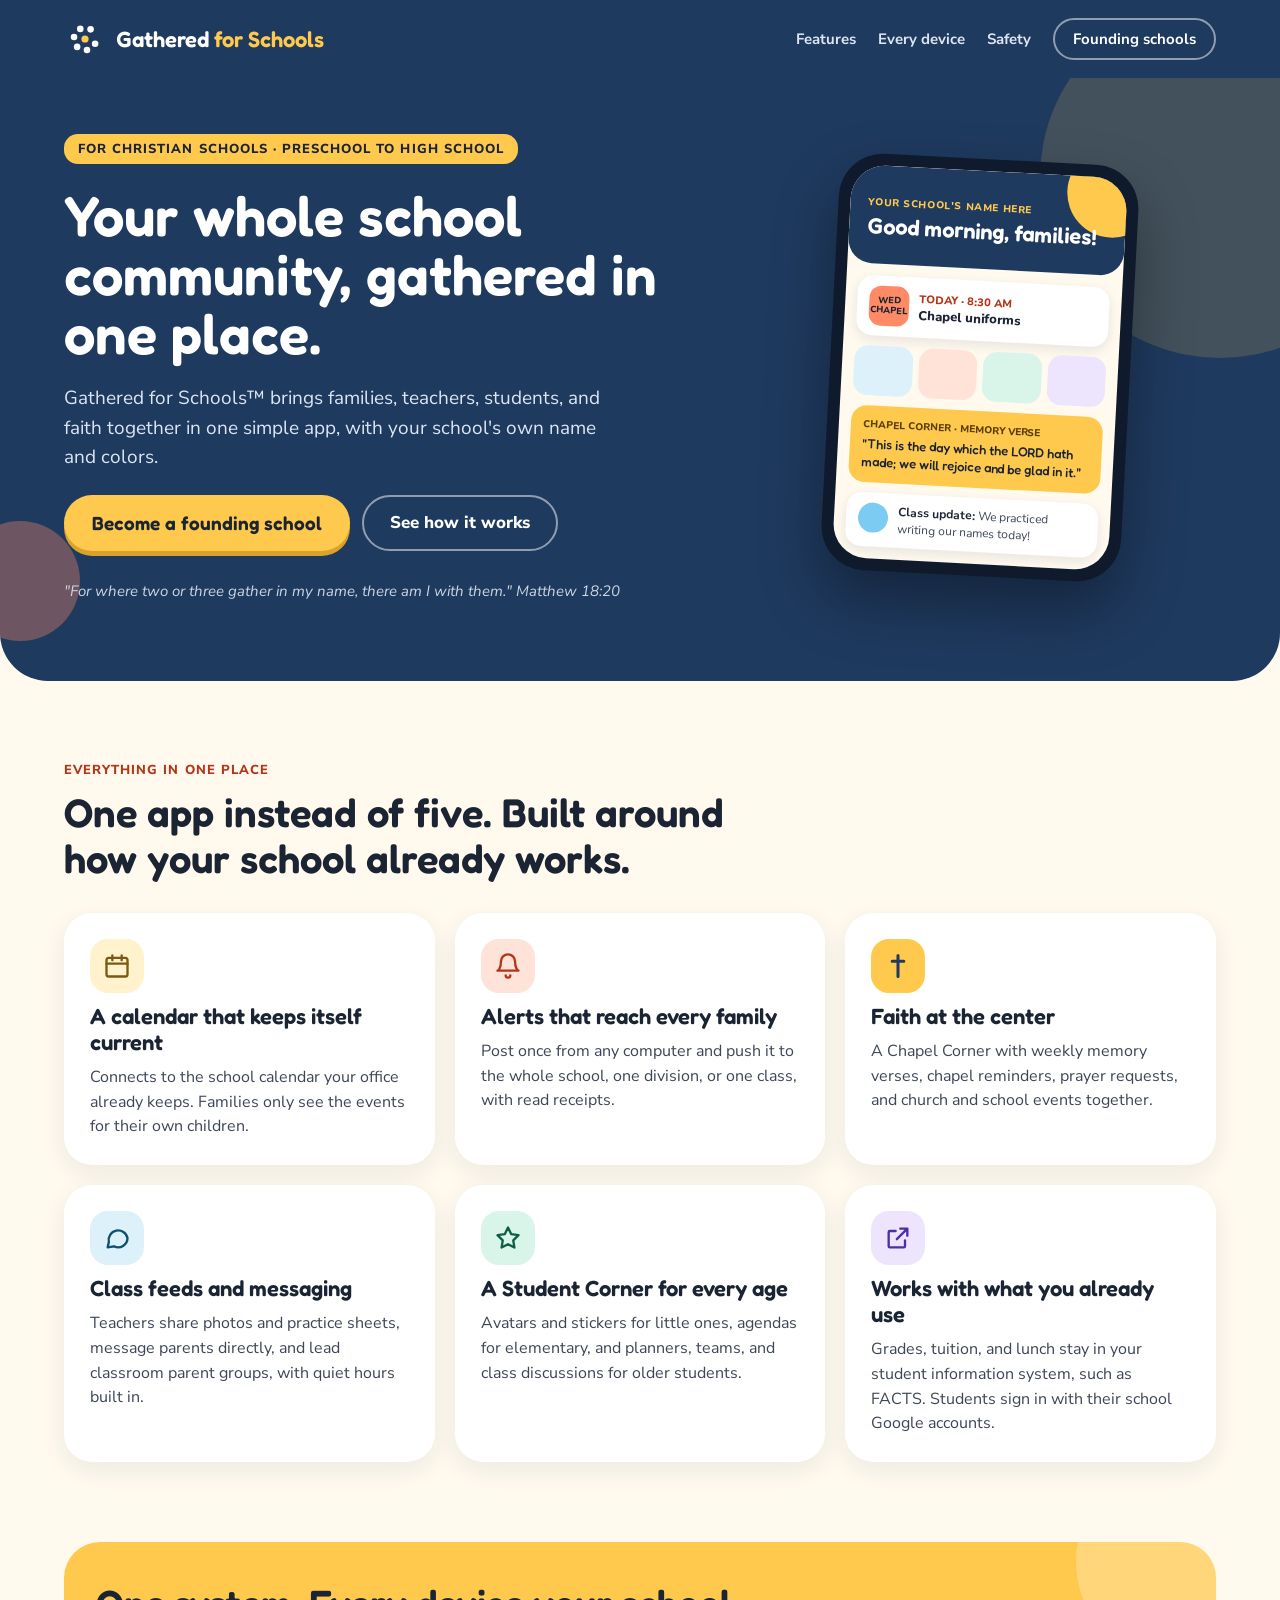
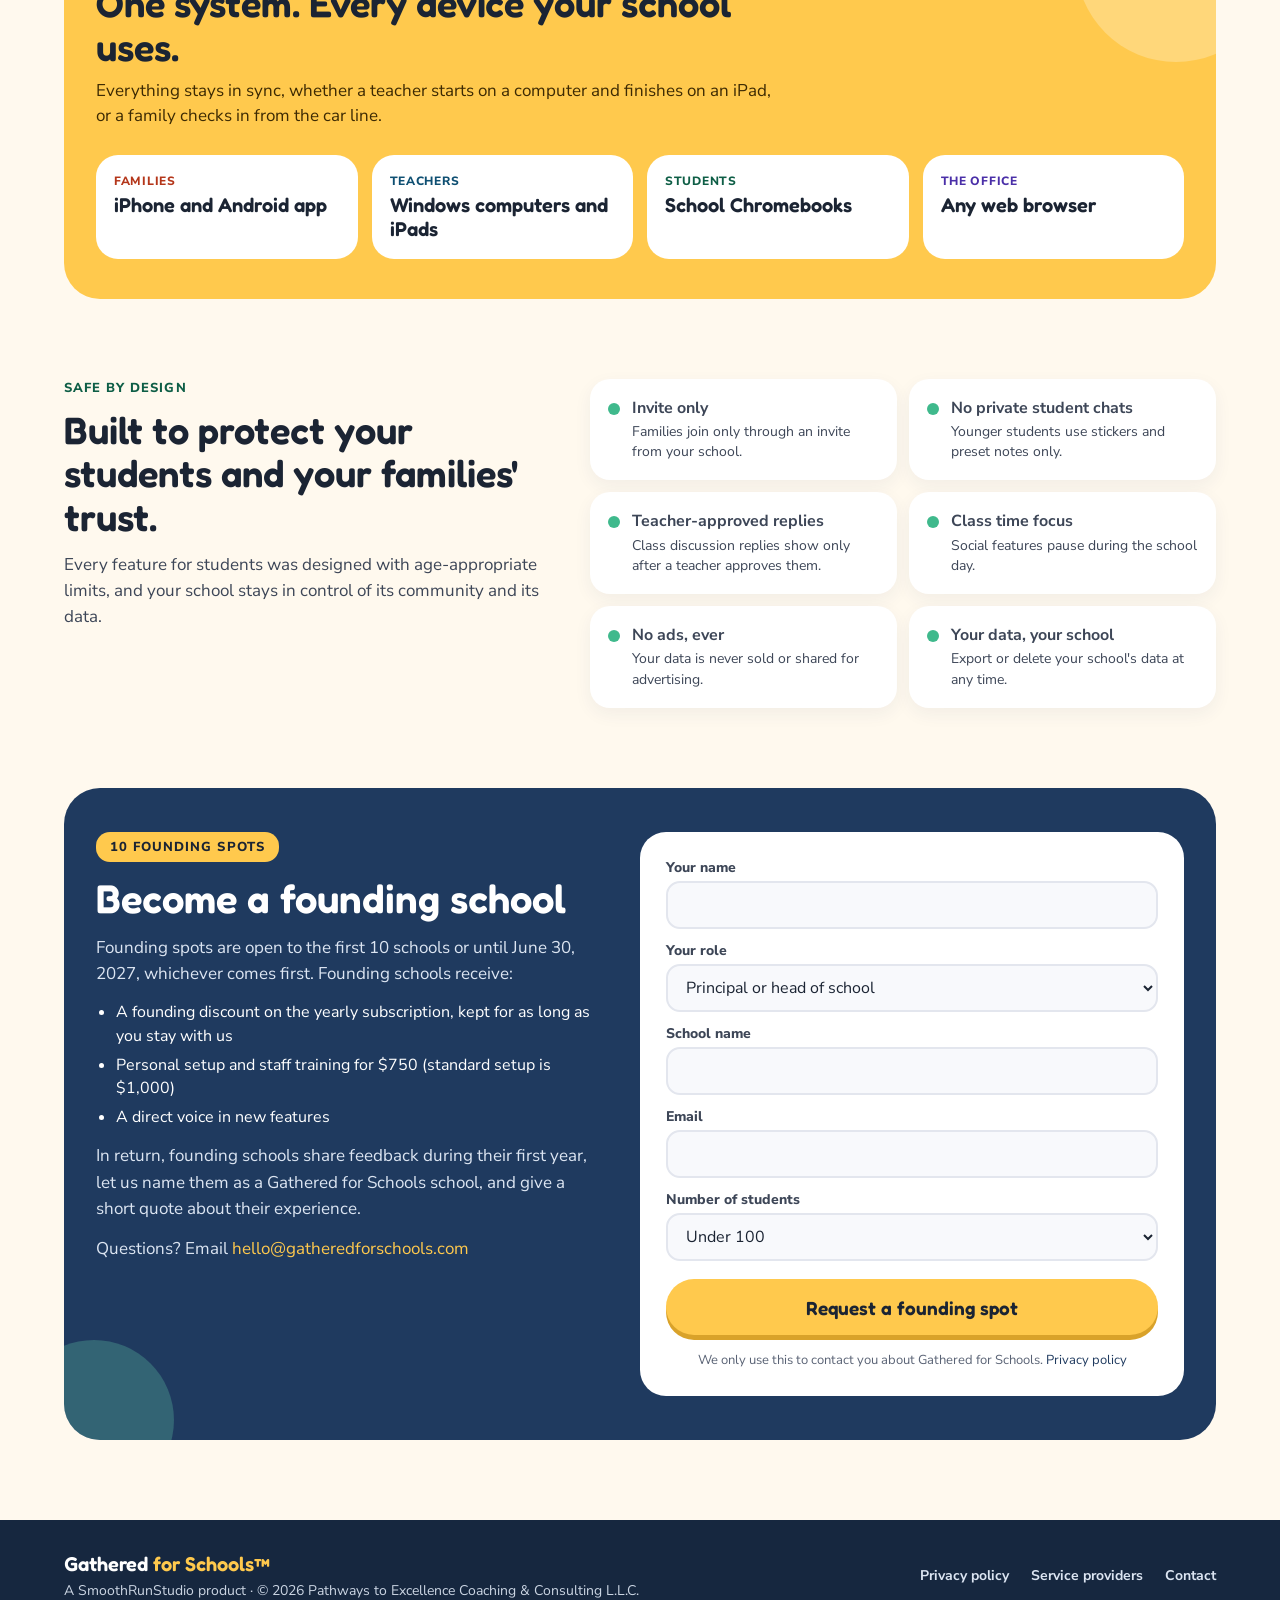
==== commit 0accc64e: "Show the confirmed founding-school offer 10 spots or June 30, 2027; $750 setup (standard $1,000); fo" ====
--- a/index.html
+++ b/index.html
@@ -161,14 +161,15 @@
   <div class="founding">
     <div class="blob" aria-hidden="true" style="width:160px;height:160px;background:#6FDDB4;opacity:.25;left:-50px;bottom:-60px"></div>
     <div class="founding-copy">
-      <span class="pill">LIMITED SPOTS</span>
+      <span class="pill">10 FOUNDING SPOTS</span>
       <h2>Become a founding school</h2>
-      <p>A small group of founding schools will help shape Gathered for Schools before it opens more widely. Founding schools receive:</p>
+      <p>Founding spots are open to the first 10 schools or until June 30, 2027, whichever comes first. Founding schools receive:</p>
       <ul>
-        <li>Founding-school pricing</li>
-        <li>Personal setup and staff training</li>
+        <li>A founding discount on the yearly subscription, kept for as long as you stay with us</li>
+        <li>Personal setup and staff training for $750 (standard setup is $1,000)</li>
         <li>A direct voice in new features</li>
       </ul>
+      <p>In return, founding schools share feedback during their first year, let us name them as a Gathered for Schools school, and give a short quote about their experience.</p>
       <p>Questions? Email <a href="mailto:hello@gatheredforschools.com" style="color:#FFC94D">hello@gatheredforschools.com</a></p>
     </div>
 
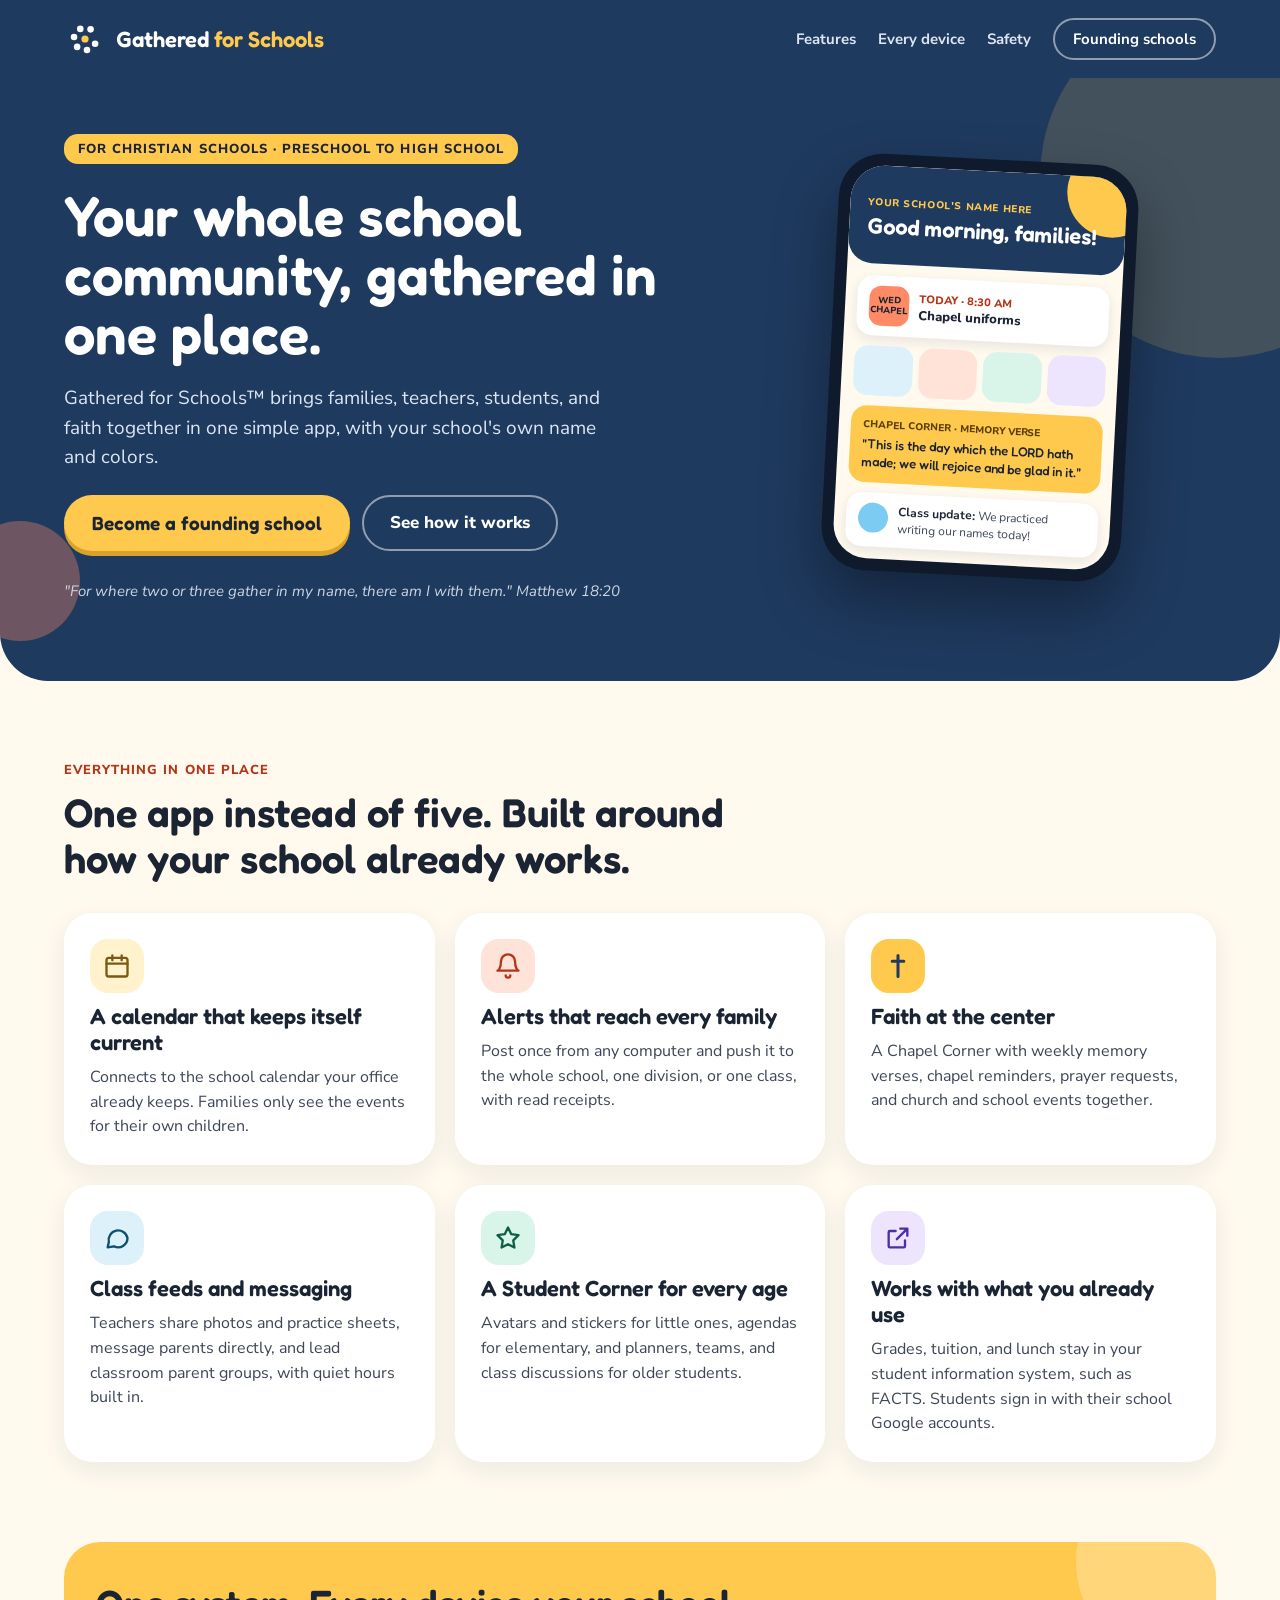
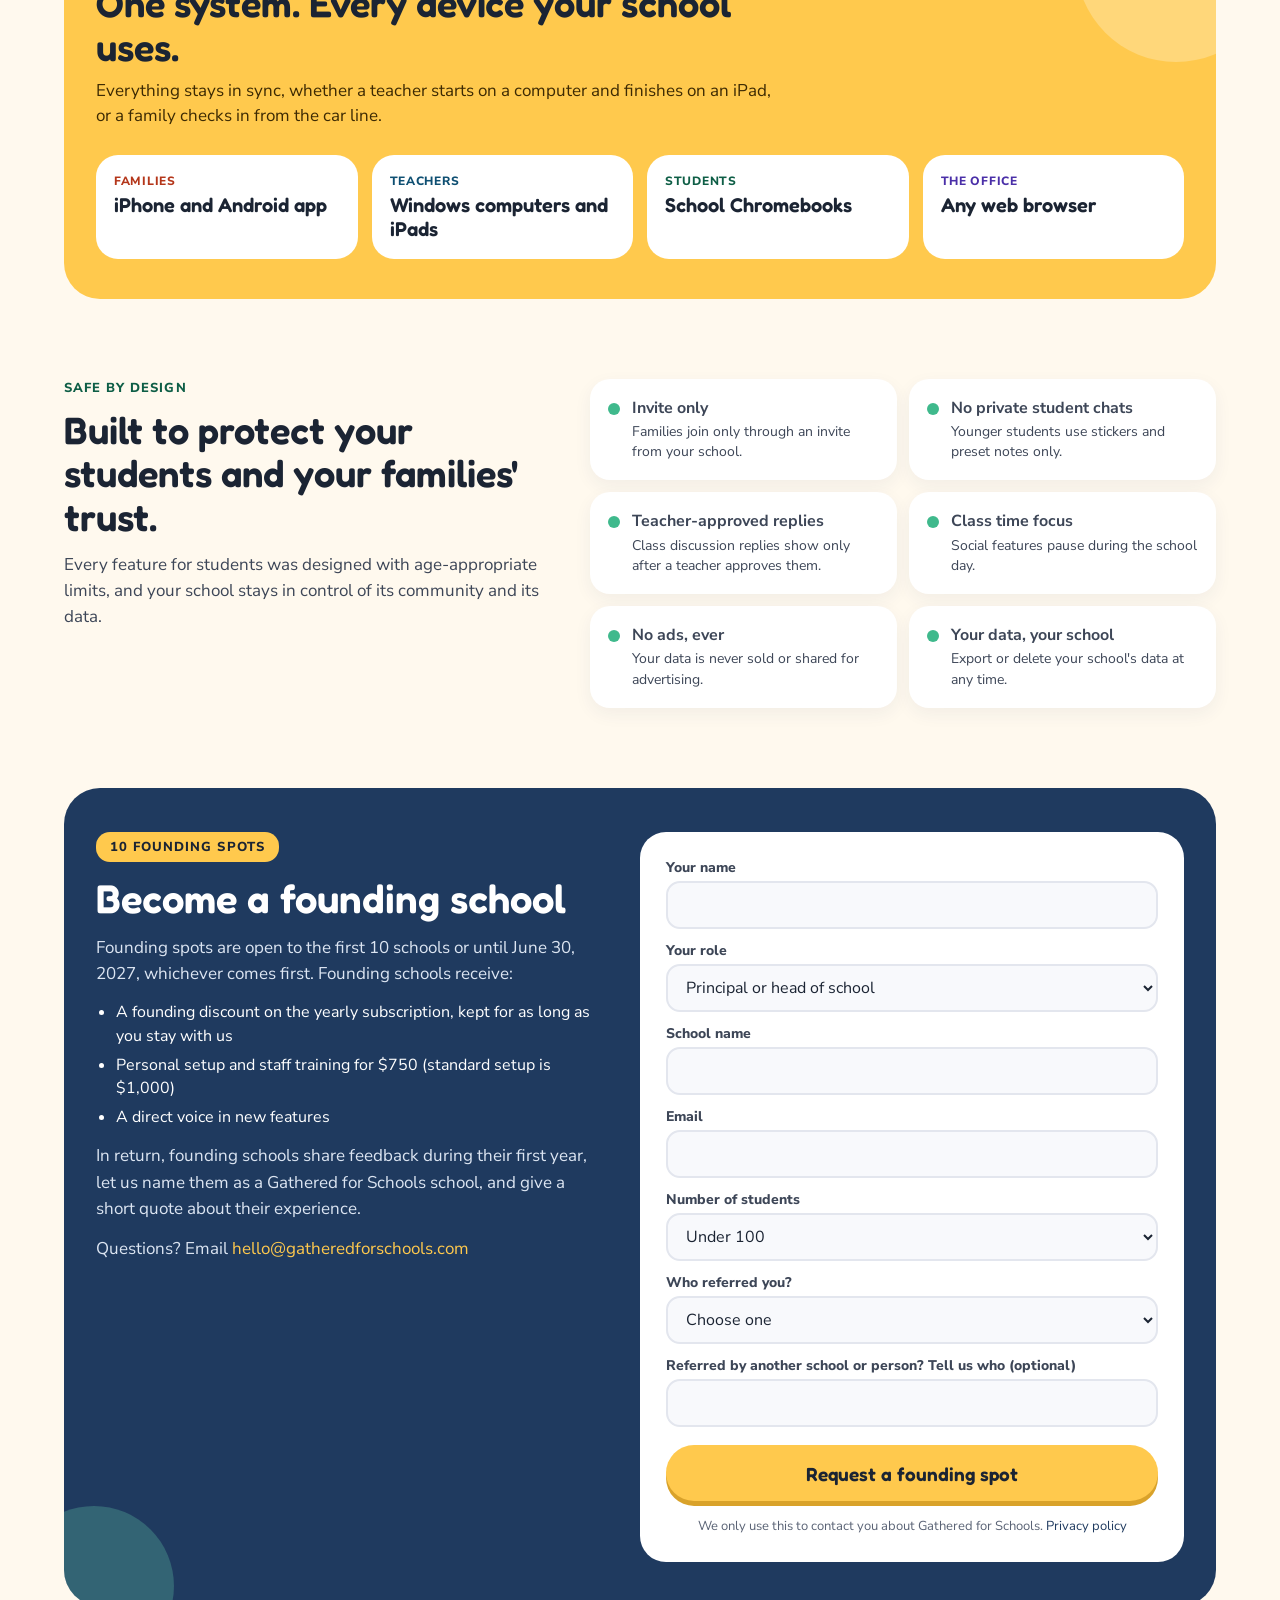
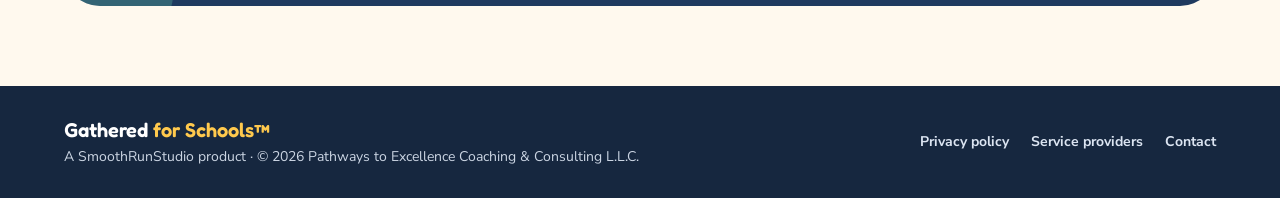
==== commit 5b24ff99: "Add 'Who referred you?' to the founding-school form Required choice (including 'No one'), plus an op" ====
--- a/index.html
+++ b/index.html
@@ -205,6 +205,19 @@
             <option>500 or more</option>
           </select>
         </label>
+        <label>Who referred you?
+          <select name="referred_by" required>
+            <option value="">Choose one</option>
+            <option>St. Paul Lutheran School (Peachtree City, GA)</option>
+            <option>Another school</option>
+            <option>A conference or event</option>
+            <option>Someone else</option>
+            <option>No one, I found you myself</option>
+          </select>
+        </label>
+        <label>Referred by another school or person? Tell us who (optional)
+          <input type="text" name="referred_by_name">
+        </label>
         <p class="form-error" id="form-error" role="alert" hidden></p>
         <button type="submit" class="btn-gold" id="form-submit">Request a founding spot</button>
         <p class="form-note">We only use this to contact you about Gathered for Schools. <a href="privacy.html">Privacy policy</a></p>
@@ -252,6 +265,7 @@
     var email = form.elements.email.value.trim();
     if (!name || !school || !email) { showError('Please fill in your name, school, and email.'); return; }
     if (!/^[^\s@]+@[^\s@]+\.[^\s@]+$/.test(email)) { showError('Please check your email address.'); return; }
+    if (!form.elements.referred_by.value) { showError('Please tell us who referred you, or choose "No one, I found you myself."'); return; }
 
     btn.disabled = true;
     btn.textContent = 'Sending...';
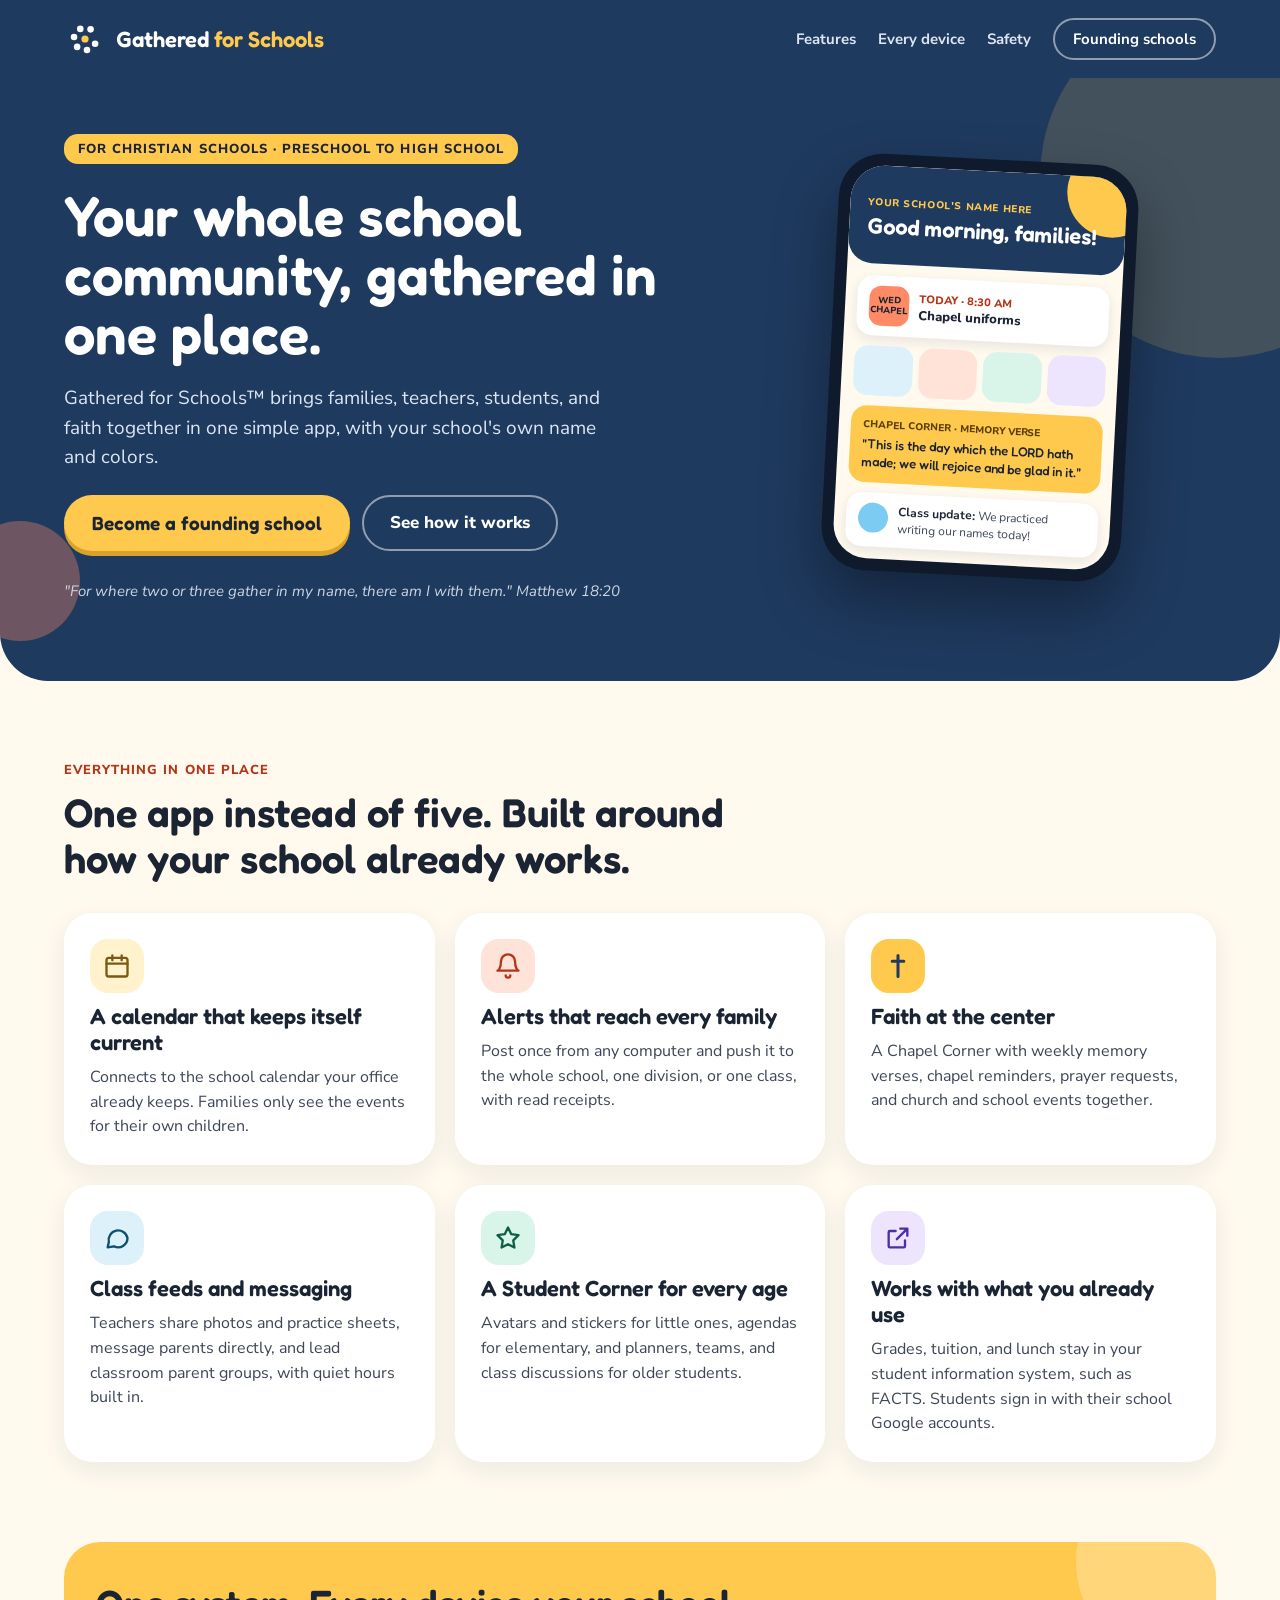
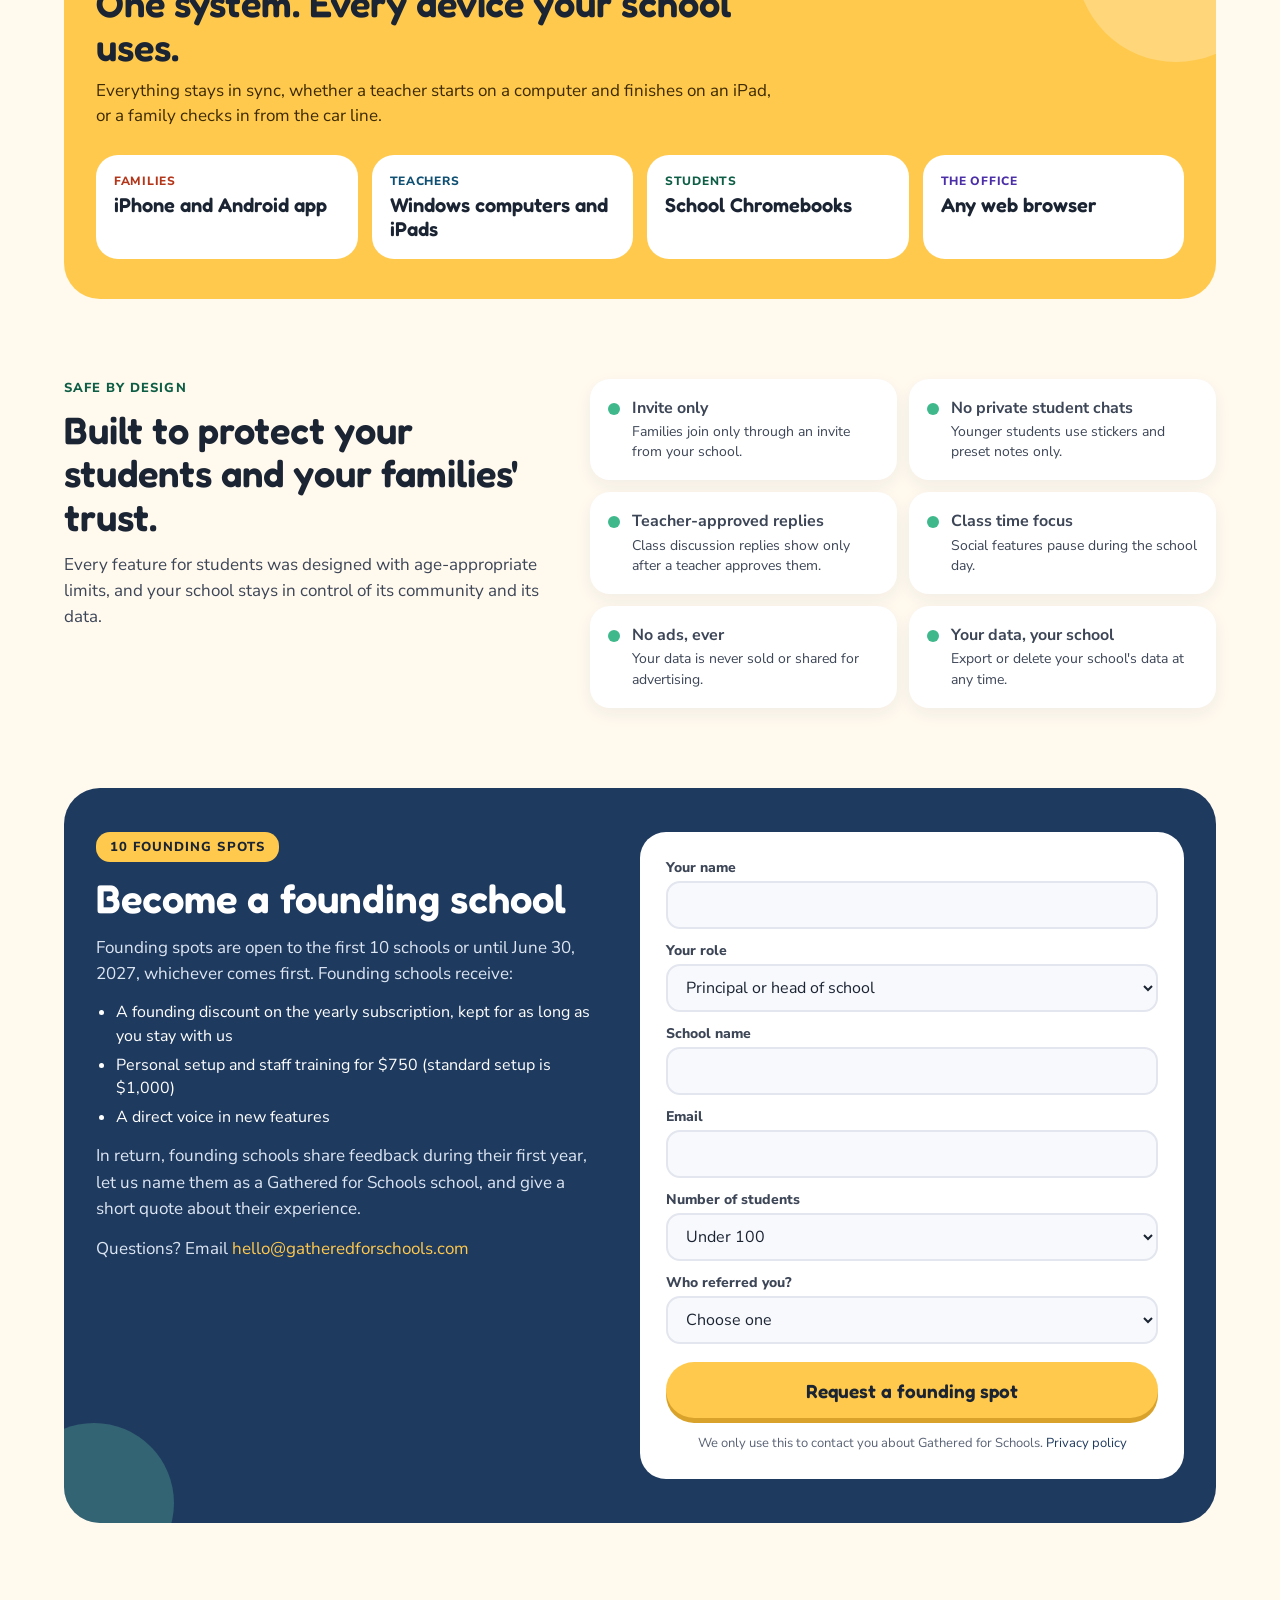
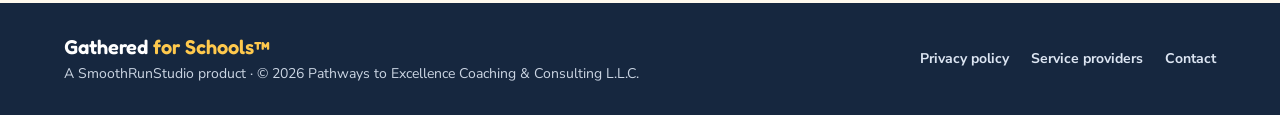
==== commit efef6fd7: "Ask which conference, school, or person referred them The follow-up box appears only for 'Another sc" ====
--- a/index.html
+++ b/index.html
@@ -215,7 +215,7 @@
             <option>No one, I found you myself</option>
           </select>
         </label>
-        <label>Referred by another school or person? Tell us who (optional)
+        <label id="referred-detail" hidden><span id="referred-detail-text">Which school referred you?</span>
           <input type="text" name="referred_by_name">
         </label>
         <p class="form-error" id="form-error" role="alert" hidden></p>
@@ -256,6 +256,23 @@
 
   function showError(msg) { err.textContent = msg; err.hidden = false; }
 
+  var referred = form.elements.referred_by;
+  var detail = document.getElementById('referred-detail');
+  var detailText = document.getElementById('referred-detail-text');
+  var detailPrompts = {
+    'Another school': 'Which school referred you?',
+    'A conference or event': 'Which conference or event?',
+    'Someone else': 'Who referred you?'
+  };
+  function updateDetail() {
+    var prompt = detailPrompts[referred.value];
+    detail.hidden = !prompt;
+    if (prompt) { detailText.textContent = prompt; }
+    else { form.elements.referred_by_name.value = ''; }
+  }
+  referred.addEventListener('change', updateDetail);
+  updateDetail();
+
   form.addEventListener('submit', function (e) {
     e.preventDefault();
     err.hidden = true;
@@ -266,6 +283,7 @@
     if (!name || !school || !email) { showError('Please fill in your name, school, and email.'); return; }
     if (!/^[^\s@]+@[^\s@]+\.[^\s@]+$/.test(email)) { showError('Please check your email address.'); return; }
     if (!form.elements.referred_by.value) { showError('Please tell us who referred you, or choose "No one, I found you myself."'); return; }
+    if (!detail.hidden && !form.elements.referred_by_name.value.trim()) { showError('Please answer: ' + detailText.textContent); return; }
 
     btn.disabled = true;
     btn.textContent = 'Sending...';
--- a/styles.css
+++ b/styles.css
@@ -95,6 +95,7 @@
 .form-card{position:relative;flex:1 1 380px;background:#fff;color:var(--ink);border-radius:26px;padding:26px}
 .form-card form{display:flex;flex-direction:column;gap:12px}
 .form-card label{display:flex;flex-direction:column;gap:4px;font-size:14px;font-weight:800;color:var(--body)}
+.form-card label[hidden]{display:none}
 .form-card input,.form-card select{min-height:48px;padding:0 14px;border:2px solid #E3E6EE;border-radius:14px;background:#F8F9FC;font-family:inherit;font-size:16px;color:var(--ink);width:100%}
 .form-card input:focus,.form-card select:focus{border-color:var(--navy);background:#fff}
 .form-card .btn-gold{margin-top:6px;width:100%}
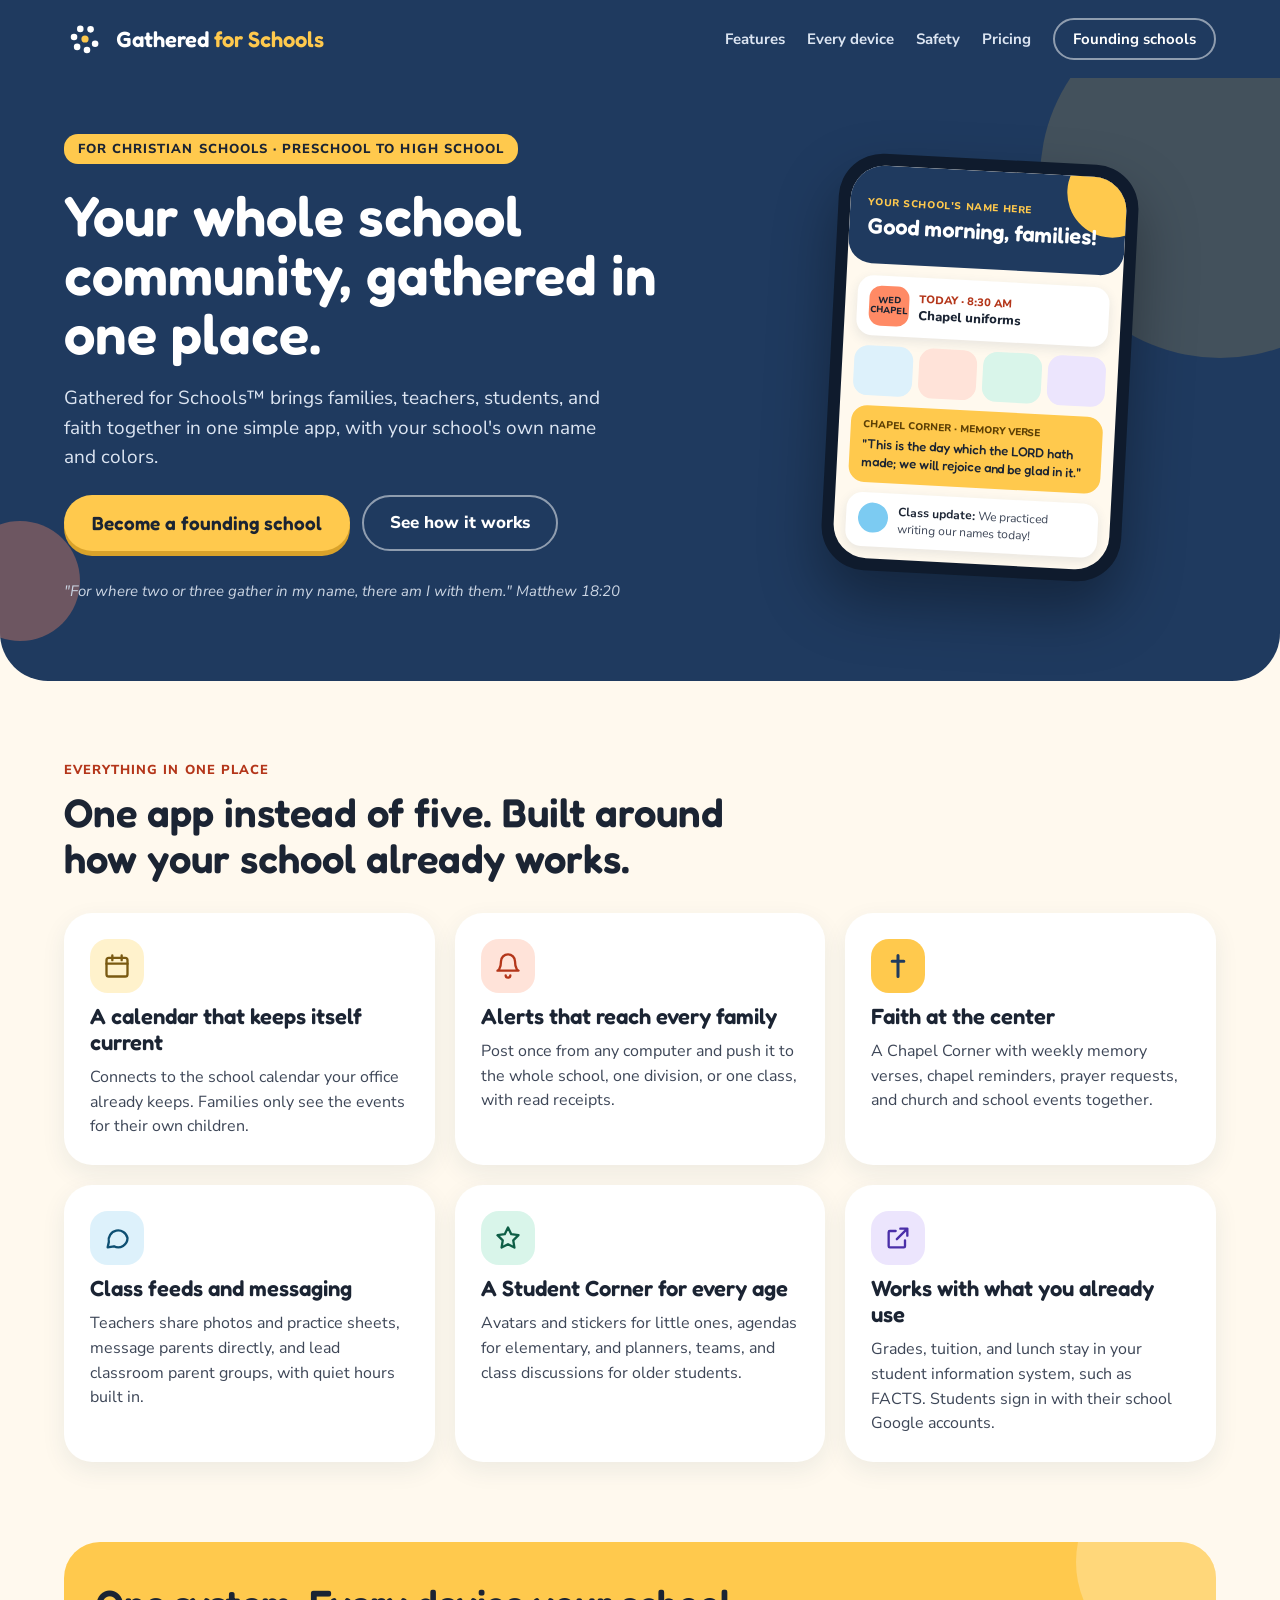
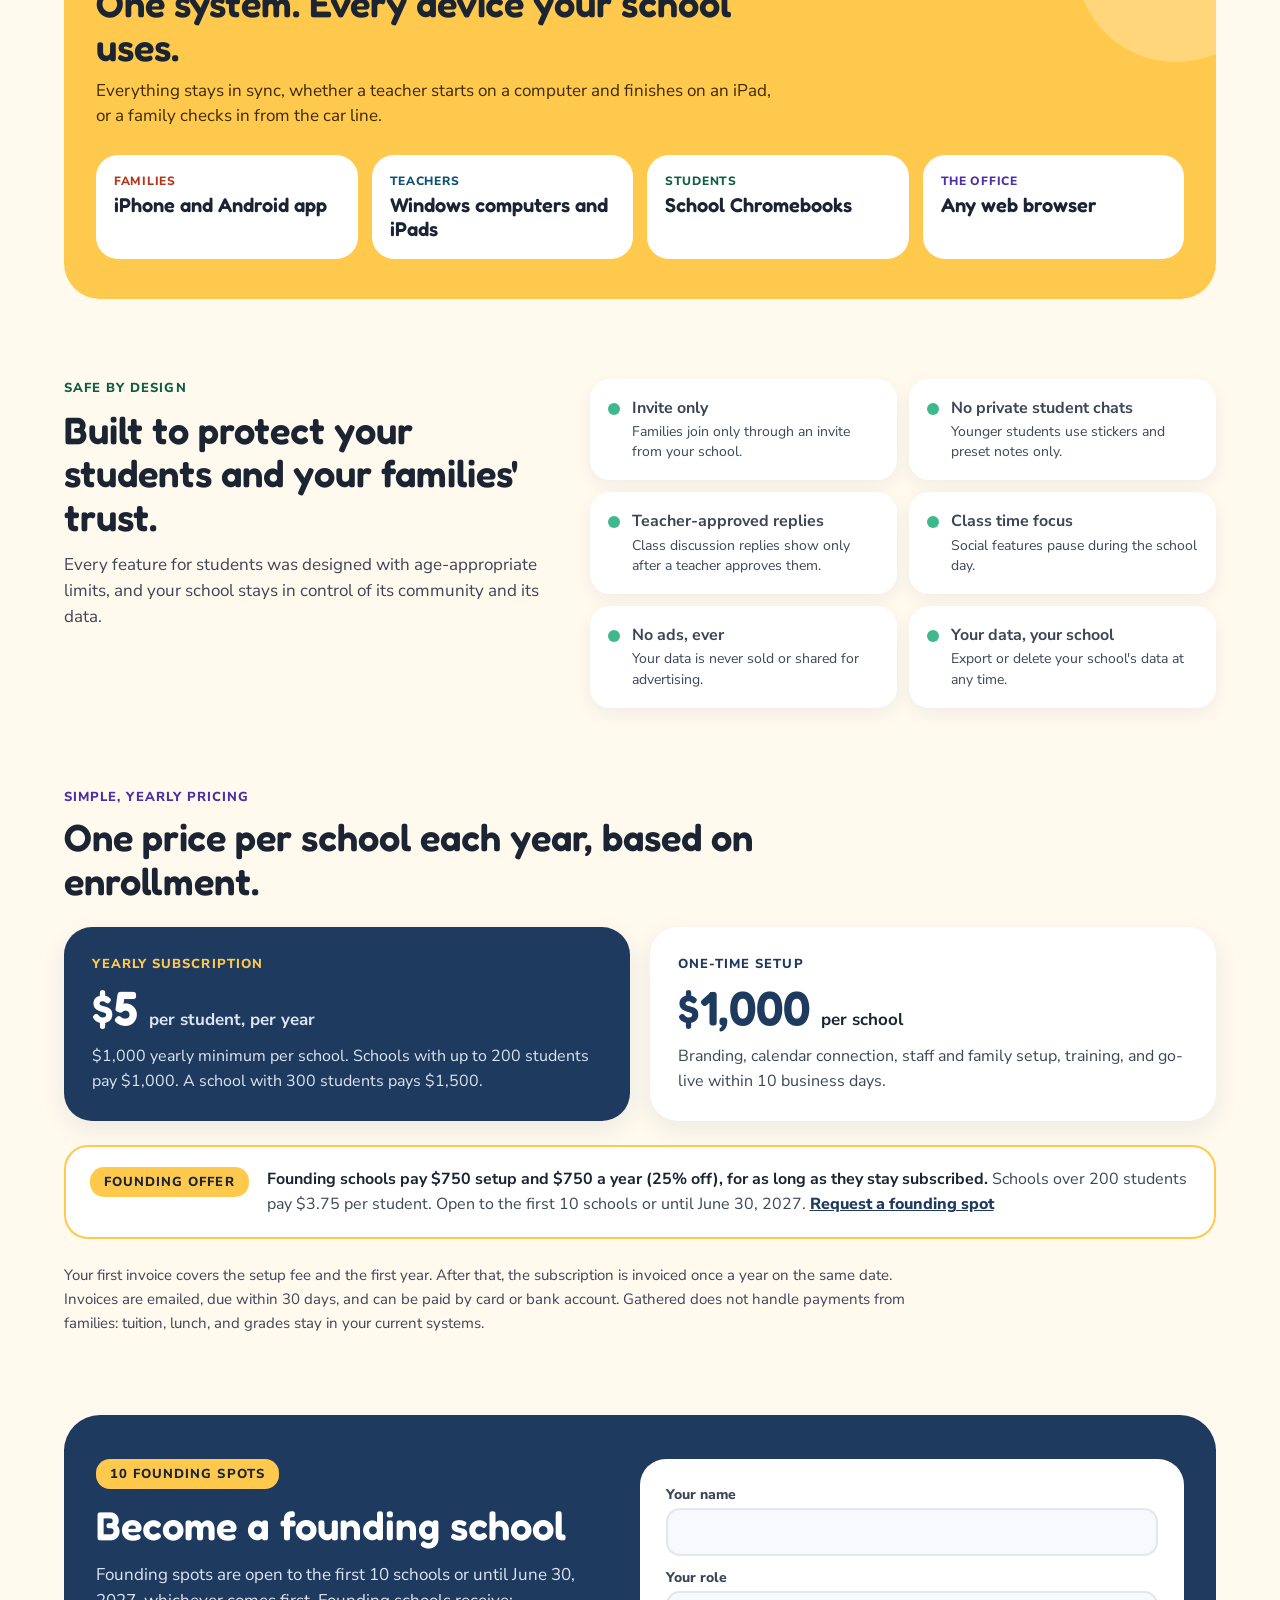
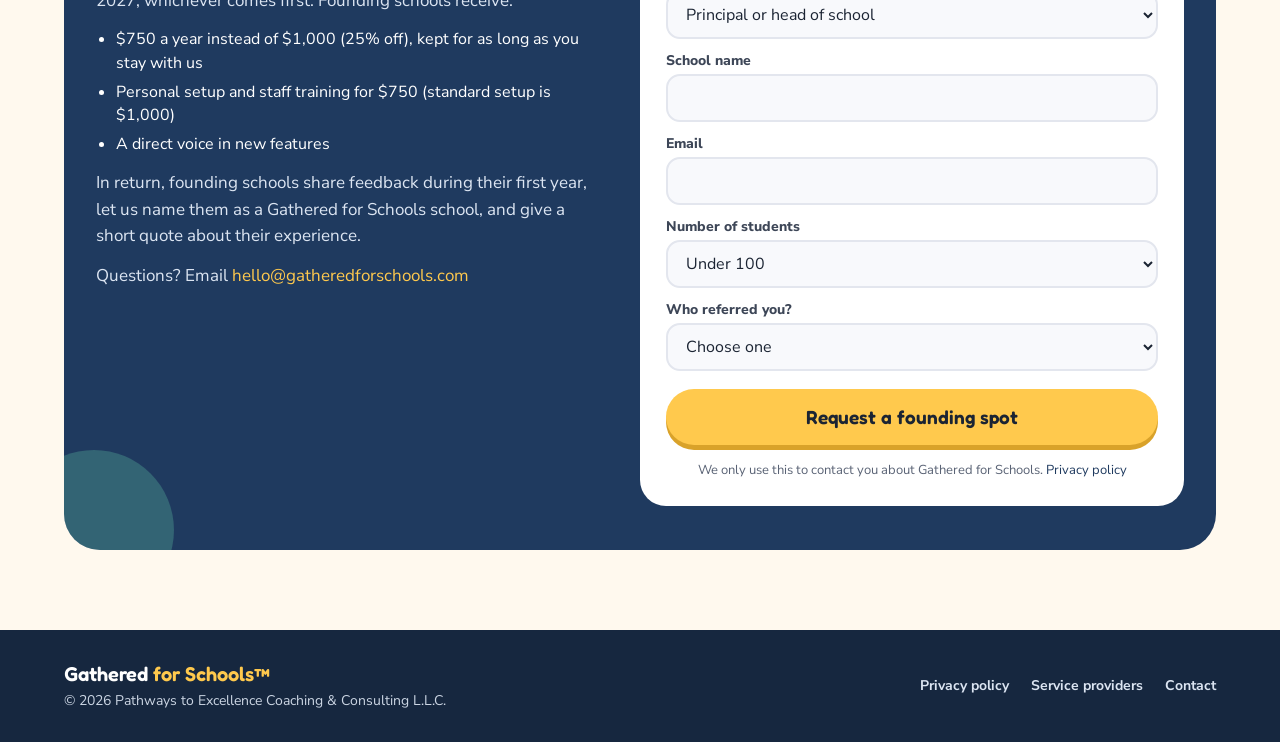
==== commit ecaa8108: "Add pricing section, show founding yearly price, drop SmoothRunStudio from footers Co-Authored-By: C" ====
--- a/index.html
+++ b/index.html
@@ -15,7 +15,7 @@
 <link rel="preconnect" href="https://fonts.googleapis.com">
 <link rel="preconnect" href="https://fonts.gstatic.com" crossorigin>
 <link href="https://fonts.googleapis.com/css2?family=Fredoka:wght@500;600;700&family=Nunito+Sans:wght@400;600;700;800&display=swap" rel="stylesheet">
-<link rel="stylesheet" href="styles.css">
+<link rel="stylesheet" href="styles.css?v=20261123">
 </head>
 <body>
 
@@ -31,6 +31,7 @@
       <a href="#features">Features</a>
       <a href="#devices">Every device</a>
       <a href="#safety">Safety</a>
+      <a href="#pricing">Pricing</a>
       <a href="#founding" class="btn-outline-sm">Founding schools</a>
     </nav>
   </div>
@@ -157,6 +158,30 @@
   </div>
 </section>
 
+<section id="pricing" class="wrap pricing">
+  <div class="section-head">
+    <span class="eyebrow" style="color:#4A2FA8">SIMPLE, YEARLY PRICING</span>
+    <h2>One price per school each year, based on enrollment.</h2>
+  </div>
+  <div class="price-grid">
+    <article class="price-card price-card-main">
+      <span class="eyebrow gold">YEARLY SUBSCRIPTION</span>
+      <p class="price"><strong>$5</strong> per student, per year</p>
+      <p>$1,000 yearly minimum per school. Schools with up to 200 students pay $1,000. A school with 300 students pays $1,500.</p>
+    </article>
+    <article class="price-card">
+      <span class="eyebrow" style="color:#1F3A5F">ONE-TIME SETUP</span>
+      <p class="price"><strong>$1,000</strong> per school</p>
+      <p>Branding, calendar connection, staff and family setup, training, and go-live within 10 business days.</p>
+    </article>
+  </div>
+  <div class="price-founding">
+    <span class="pill">FOUNDING OFFER</span>
+    <p><b>Founding schools pay $750 setup and $750 a year (25% off), for as long as they stay subscribed.</b> Schools over 200 students pay $3.75 per student. Open to the first 10 schools or until June 30, 2027. <a href="#founding">Request a founding spot</a></p>
+  </div>
+  <p class="price-note">Your first invoice covers the setup fee and the first year. After that, the subscription is invoiced once a year on the same date. Invoices are emailed, due within 30 days, and can be paid by card or bank account. Gathered does not handle payments from families: tuition, lunch, and grades stay in your current systems.</p>
+</section>
+
 <section id="founding" class="wrap founding-outer">
   <div class="founding">
     <div class="blob" aria-hidden="true" style="width:160px;height:160px;background:#6FDDB4;opacity:.25;left:-50px;bottom:-60px"></div>
@@ -165,7 +190,7 @@
       <h2>Become a founding school</h2>
       <p>Founding spots are open to the first 10 schools or until June 30, 2027, whichever comes first. Founding schools receive:</p>
       <ul>
-        <li>A founding discount on the yearly subscription, kept for as long as you stay with us</li>
+        <li>$750 a year instead of $1,000 (25% off), kept for as long as you stay with us</li>
         <li>Personal setup and staff training for $750 (standard setup is $1,000)</li>
         <li>A direct voice in new features</li>
       </ul>
@@ -215,7 +240,7 @@
             <option>No one, I found you myself</option>
           </select>
         </label>
-        <label id="referred-detail" hidden><span id="referred-detail-text">Which school referred you?</span>
+        <label id="referred-detail" hidden style="display:none"><span id="referred-detail-text">Which school referred you?</span>
           <input type="text" name="referred_by_name">
         </label>
         <p class="form-error" id="form-error" role="alert" hidden></p>
@@ -237,7 +262,7 @@
   <div class="wrap">
     <div>
       <span class="brand-name">Gathered <span>for Schools™</span></span>
-      <small>A SmoothRunStudio product · © 2026 Pathways to Excellence Coaching &amp; Consulting L.L.C.</small>
+      <small>© 2026 Pathways to Excellence Coaching &amp; Consulting L.L.C.</small>
     </div>
     <nav class="footer-nav" aria-label="Footer">
       <a href="privacy.html">Privacy policy</a>
@@ -267,6 +292,7 @@
   function updateDetail() {
     var prompt = detailPrompts[referred.value];
     detail.hidden = !prompt;
+    detail.style.display = prompt ? 'flex' : 'none';
     if (prompt) { detailText.textContent = prompt; }
     else { form.elements.referred_by_name.value = ''; }
   }
--- a/styles.css
+++ b/styles.css
@@ -108,6 +108,23 @@
 .thanks strong{font-family:'Fredoka',sans-serif;font-size:26px;font-weight:600}
 .thanks span{font-size:16px;line-height:1.5;color:var(--body);max-width:320px}
 
+/* Pricing */
+.pricing{padding-top:40px;padding-bottom:40px;display:flex;flex-direction:column;gap:24px}
+.pricing h2{font-size:clamp(28px,3.6vw,38px)}
+.price-grid{display:grid;grid-template-columns:repeat(auto-fit,minmax(280px,1fr));gap:20px}
+.price-card{background:#fff;border-radius:28px;padding:28px;display:flex;flex-direction:column;gap:10px;box-shadow:0 8px 24px rgba(31,58,95,.08)}
+.price-card p{margin:0;font-size:16px;line-height:1.55;color:var(--body)}
+.price-card .price{font-size:17px;font-weight:700;color:var(--ink)}
+.price-card .price strong{font-family:'Fredoka',sans-serif;font-size:48px;font-weight:600;line-height:1;margin-right:6px;color:var(--navy)}
+.price-card-main{background:var(--navy)}
+.price-card-main p,.price-card-main .price{color:var(--pale)}
+.price-card-main .price strong{color:#fff}
+.price-founding{background:#fff;border:2px solid var(--gold);border-radius:24px;padding:20px 24px;display:flex;flex-wrap:wrap;align-items:center;gap:12px 18px}
+.price-founding p{margin:0;flex:1 1 420px;font-size:16px;line-height:1.55;color:var(--body)}
+.price-founding b{color:var(--ink)}
+.price-founding a{font-weight:800;text-decoration:underline}
+.price-note{margin:0;font-size:15px;line-height:1.6;color:var(--body);max-width:860px}
+
 /* Footer */
 .site-footer{background:var(--navy-dark);color:var(--muted)}
 .site-footer .wrap{padding-top:32px;padding-bottom:32px;display:flex;flex-wrap:wrap;justify-content:space-between;align-items:center;gap:16px}
